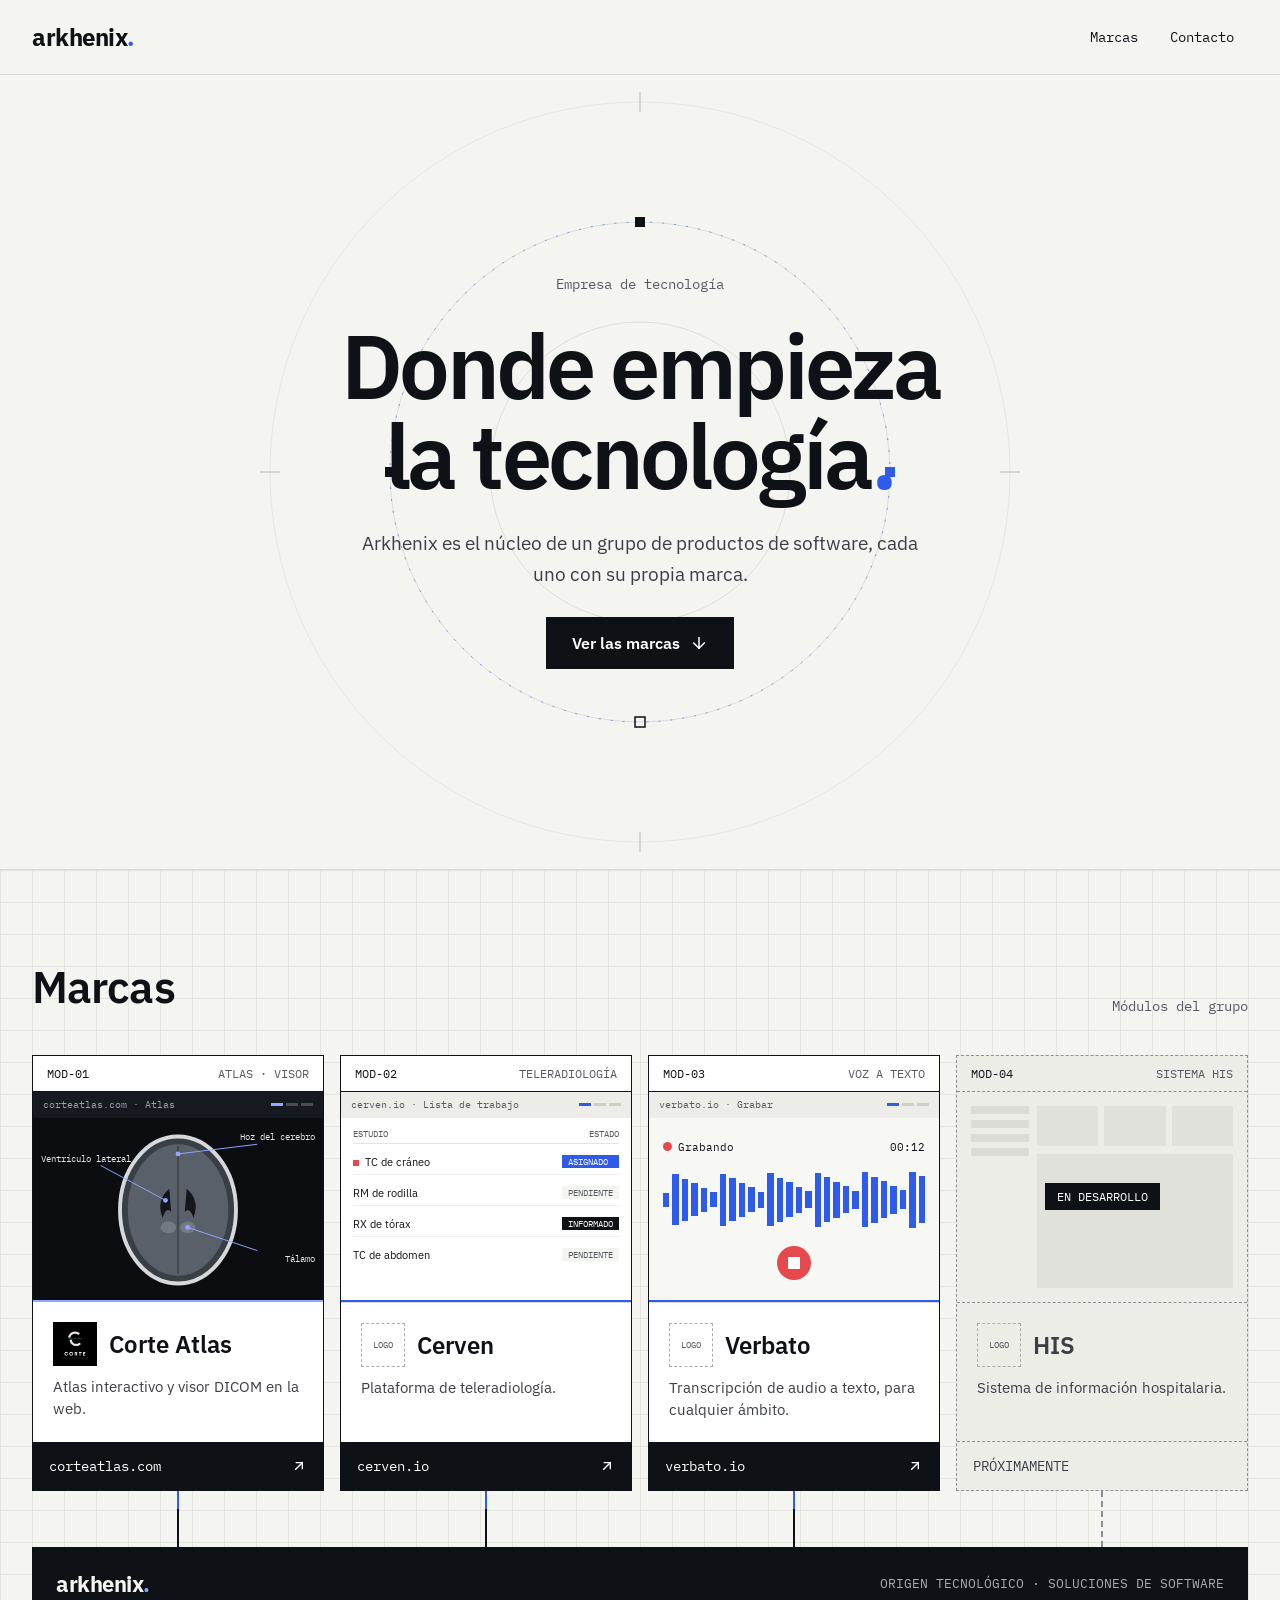
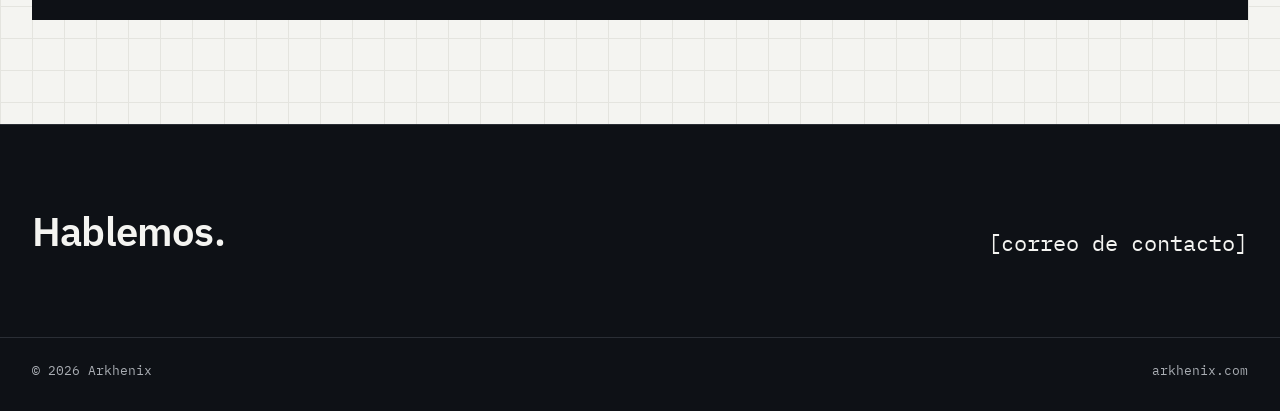
==== public/index.html @ 04c5527d "Mover el sitio a la carpeta public Co-Authored-By: Claude Opus 5.5 <noreply@anthropic.com> Claude-Se" ====
<!doctype html>
<html lang="es">
<head>
<meta charset="utf-8">
<meta name="viewport" content="width=device-width, initial-scale=1">
<title>Arkhenix · Donde empieza la tecnología</title>
<meta name="description" content="Arkhenix es una empresa de tecnología, núcleo de un grupo de productos de software: Corte Atlas, Cerven, Verbato y un HIS en desarrollo.">
<meta property="og:title" content="Arkhenix · Donde empieza la tecnología">
<meta property="og:description" content="Empresa de tecnología. Origen tecnológico · soluciones de software.">
<meta property="og:url" content="https://arkhenix.com">
<meta property="og:type" content="website">
<meta name="theme-color" content="#F4F4F1">
<link rel="icon" href="/assets/favicon.svg" type="image/svg+xml">
<link rel="preconnect" href="https://fonts.googleapis.com">
<link rel="preconnect" href="https://fonts.gstatic.com" crossorigin>
<link href="https://fonts.googleapis.com/css2?family=IBM+Plex+Mono:wght@400;500&family=IBM+Plex+Sans:wght@300;400;500;600;700&display=swap" rel="stylesheet">
<style>
body{margin:0;background:#F4F4F1}
a{color:#0E1116}a:hover{color:#2F5BEA}
@keyframes akxSpin{to{transform:rotate(360deg)}}
@keyframes akxPulse{0%{transform:translateY(-100%)}100%{transform:translateY(320%)}}
@keyframes akxIn{from{opacity:0;transform:translateY(6px)}to{opacity:1;transform:none}}
@keyframes akxDraw{from{stroke-dashoffset:80}to{stroke-dashoffset:0}}
@keyframes akxGrow{from{transform:scaleX(0)}to{transform:scaleX(1)}}
@keyframes akxWave{0%,100%{transform:scaleY(0.25)}50%{transform:scaleY(1)}}
@keyframes akxRoll{from{transform:translateY(0)}to{transform:translateY(-60px)}}
@keyframes akxThumb{from{transform:translateY(0)}to{transform:translateY(70px)}}
@keyframes akxSlice{0%{transform:scale(1)}20%{transform:scale(0.96)}40%{transform:scale(0.92)}60%{transform:scale(0.89)}80%{transform:scale(0.86)}100%{transform:scale(0.84)}}
@keyframes akxOut{0%,55%{opacity:1}65%,100%{opacity:0}}
@keyframes akxSwapIn{0%,55%{opacity:0}65%,100%{opacity:1}}
@keyframes akxType{from{width:0}to{width:100%}}
@keyframes akxBlink{0%,100%{opacity:1}50%{opacity:0.3}}
.akx-orbit{transform-origin:400px 400px;animation:akxSpin 90s linear infinite}
.akx-orbit-rev{transform-origin:400px 400px;animation:akxSpin 140s linear infinite reverse}
.akx-pulse{animation:akxPulse 2.8s ease-in infinite}
.akx-in{animation:akxIn 0.5s ease-out both}
.akx-draw{stroke-dasharray:80;animation:akxDraw 1.2s ease-out both}
.akx-grow{transform-origin:left center;animation:akxGrow 0.9s ease-out both}
.akx-prog{transform-origin:left center;animation:akxGrow linear both}
.akx-wave{transform-origin:center;animation:akxWave 1s ease-in-out infinite}
.akx-roll{animation:akxRoll 3.6s steps(5) both}
.akx-thumb{animation:akxThumb 3.6s steps(5) both}
.akx-slice{transform-box:fill-box;transform-origin:center;animation:akxSlice 3.6s steps(1) both}
.akx-out{animation:akxOut 3s both}
.akx-swapin{animation:akxSwapIn 3s both}
.akx-type{overflow:hidden;white-space:nowrap;animation:akxType 1.2s steps(32) both}
.akx-blink{animation:akxBlink 1s ease-in-out infinite}
@media (max-width: 1180px){.akx-link{display:none !important}.akx-base{margin-top:16px}}
@media (prefers-reduced-motion: reduce){.akx-orbit,.akx-orbit-rev,.akx-pulse,.akx-in,.akx-draw,.akx-grow,.akx-prog,.akx-wave,.akx-roll,.akx-thumb,.akx-slice,.akx-swapin,.akx-type,.akx-blink{animation:none}.akx-out{display:none}}

[data-scene][data-off]{display:none !important}
</style>
</head>
<body>
<div style="background: #F4F4F1; color: #0E1116; font-family: 'IBM Plex Sans', system-ui, sans-serif; min-height: 100vh">

<header style="border-bottom: 1px solid #D9D9D3">
<nav aria-label="Principal" style="max-width: 1280px; margin: 0 auto; padding: 16px 32px; display: flex; flex-wrap: wrap; align-items: center; justify-content: space-between; gap: 16px">
<a href="#inicio" style="text-decoration: none; font-weight: 700; font-size: 24px; letter-spacing: -0.02em; color: #0E1116">arkhenix<span style="color: #2F5BEA">.</span></a>
<div style="display: flex; flex-wrap: wrap; gap: 4px; font-family: 'IBM Plex Mono', monospace; font-size: 14px">
<a href="#marcas" style="text-decoration: none; padding: 12px 14px; color: #0E1116">Marcas</a>
<a href="#contacto" style="text-decoration: none; padding: 12px 14px; color: #0E1116">Contacto</a>
</div>
</nav>
</header>

<section id="inicio" style="position: relative; overflow: hidden; border-bottom: 1px solid #D9D9D3">
<svg aria-hidden="true" width="800" height="800" viewBox="0 0 800 800" style="position: absolute; left: 50%; top: 50%; margin-left: -400px; margin-top: -400px; pointer-events: none">
<circle cx="400" cy="400" r="150" fill="none" stroke="#DEDED8" stroke-width="1"></circle>
<circle cx="400" cy="400" r="250" fill="none" stroke="#DEDED8" stroke-width="1"></circle>
<circle cx="400" cy="400" r="370" fill="none" stroke="#E6E6E1" stroke-width="1"></circle>
<g class="akx-orbit">
<circle cx="400" cy="400" r="250" fill="none" stroke="#2F5BEA" stroke-width="1" stroke-dasharray="2 10" opacity="0.6"></circle>
<rect x="645" y="395" width="10" height="10" fill="#2F5BEA"></rect>
<rect x="145" y="395" width="10" height="10" fill="#0E1116"></rect>
<rect x="395" y="145" width="10" height="10" fill="#0E1116"></rect>
<rect x="395" y="645" width="10" height="10" fill="none" stroke="#0E1116" stroke-width="1.5"></rect>
</g>
<g class="akx-orbit-rev">
<line x1="400" y1="20" x2="400" y2="40" stroke="#B9BAB3" stroke-width="1"></line>
<line x1="400" y1="760" x2="400" y2="780" stroke="#B9BAB3" stroke-width="1"></line>
<line x1="20" y1="400" x2="40" y2="400" stroke="#B9BAB3" stroke-width="1"></line>
<line x1="760" y1="400" x2="780" y2="400" stroke="#B9BAB3" stroke-width="1"></line>
</g>
</svg>
<div style="position: relative; max-width: 880px; margin: 0 auto; padding: 200px 32px; display: flex; flex-direction: column; align-items: center; gap: 28px; text-align: center">
<p style="margin: 0; font-family: 'IBM Plex Mono', monospace; font-size: 14px; color: #555A61">Empresa de tecnología</p>
<h1 style="margin: 0; font-weight: 600; font-size: clamp(48px, 7vw, 100px); line-height: 1; letter-spacing: -0.04em">Donde empieza<br>la tecnología<span style="color: #2F5BEA">.</span></h1>
<p style="margin: 0; font-size: 19px; line-height: 1.6; color: #3B3F45; max-width: 560px">Arkhenix es el núcleo de un grupo de productos de software, cada uno con su propia marca.</p>
<a href="#marcas" style="display: inline-flex; align-items: center; gap: 10px; min-height: 52px; padding: 0 26px; background: #0E1116; color: #FFFFFF; font-weight: 600; font-size: 16px; text-decoration: none">Ver las marcas
<svg width="18" height="18" viewBox="0 0 24 24" fill="none" stroke="currentColor" stroke-width="2" stroke-linecap="square" aria-hidden="true"><path d="M12 5v14"></path><path d="M19 12l-7 7-7-7"></path></svg></a>
</div>
</section>

<section id="marcas" style="background-color: #F4F4F1; background-image: linear-gradient(#E4E4DF 1px, transparent 1px), linear-gradient(90deg, #E4E4DF 1px, transparent 1px); background-size: 32px 32px">
<div style="max-width: 1280px; margin: 0 auto; padding: 88px 32px 104px; display: flex; flex-direction: column; gap: 40px">
<div style="display: flex; flex-wrap: wrap; justify-content: space-between; align-items: flex-end; gap: 16px">
<h2 style="margin: 0; font-size: 44px; font-weight: 600; letter-spacing: -0.02em">Marcas</h2>
<p style="margin: 0; font-family: 'IBM Plex Mono', monospace; font-size: 14px; color: #555A61">Módulos del grupo</p>
</div>
<div style="display: flex; flex-direction: column">
<div style="display: flex; flex-wrap: wrap; gap: 16px">

<!-- CORTE ATLAS -->
<div style="flex: 1 1 260px; min-width: 0; display: flex; flex-direction: column">
<article style="flex: 1 1 auto; background: #FFFFFF; border: 1px solid #0E1116; display: flex; flex-direction: column">
<div style="display: flex; justify-content: space-between; padding: 10px 14px; border-bottom: 1px solid #0E1116; font-family: 'IBM Plex Mono', monospace; font-size: 12px"><span>MOD-01</span><span style="color: #555A61">ATLAS · VISOR</span></div>
<div role="img" aria-label="Demostración animada de Corte Atlas en uso" style="position: relative; height: 210px; background: #0B0D11; overflow: hidden; display: flex; flex-direction: column">
<div style="flex: 0 0 26px; display: flex; align-items: center; justify-content: space-between; gap: 8px; padding: 0 10px; background: #161920; font-family: 'IBM Plex Mono', monospace; font-size: 10px; color: #9AA0A9">
<span>corteatlas.com · <span data-label="corte">Atlas</span></span>
<span style="display: flex; gap: 3px"><span data-dot="corte" style="width: 12px; height: 3px"></span><span data-dot="corte" style="width: 12px; height: 3px"></span><span data-dot="corte" style="width: 12px; height: 3px"></span></span>
</div>
<div style="position: relative; flex: 1 1 auto">

<div data-scene="corte" style="position: absolute; inset: 0">
<svg viewBox="0 0 300 184" width="100%" height="100%" preserveAspectRatio="xMidYMid meet">
<ellipse cx="150" cy="92" rx="60" ry="76" fill="#3A3E45" stroke="#D6D8DC" stroke-width="4"></ellipse>
<ellipse cx="150" cy="92" rx="52" ry="68" fill="#5A606A"></ellipse>
<line x1="150" y1="26" x2="150" y2="158" stroke="#3A3E45" stroke-width="1.5"></line>
<path d="M141 70 q-14 12 -7 30 q4 -12 9 -6 z" fill="#14161A"></path>
<path d="M159 70 q14 12 7 30 q-4 -12 -9 -6 z" fill="#14161A"></path>
<ellipse cx="140" cy="110" rx="8" ry="6" fill="#737A85"></ellipse>
<ellipse cx="160" cy="110" rx="8" ry="6" fill="#737A85"></ellipse>
<g class="akx-in" style="animation-delay: 0.3s"><circle cx="137" cy="82" r="2.5" fill="#8EA9FF"></circle><line x1="137" y1="82" x2="70" y2="46" stroke="#8EA9FF" stroke-width="1"></line><text x="8" y="42" font-family="IBM Plex Mono, monospace" font-size="9" fill="#E6E8EB">Ventrículo lateral</text></g>
<g class="akx-in" style="animation-delay: 1s"><circle cx="160" cy="110" r="2.5" fill="#8EA9FF"></circle><line x1="160" y1="110" x2="232" y2="134" stroke="#8EA9FF" stroke-width="1"></line><text x="292" y="146" text-anchor="end" font-family="IBM Plex Mono, monospace" font-size="9" fill="#E6E8EB">Tálamo</text></g>
<g class="akx-in" style="animation-delay: 1.7s"><circle cx="150" cy="34" r="2.5" fill="#8EA9FF"></circle><line x1="150" y1="34" x2="232" y2="24" stroke="#8EA9FF" stroke-width="1"></line><text x="292" y="20" text-anchor="end" font-family="IBM Plex Mono, monospace" font-size="9" fill="#E6E8EB">Hoz del cerebro</text></g>
</svg>
<div class="akx-prog" aria-hidden="true" style="position: absolute; left: 0; right: 0; bottom: 0; height: 2px; background: #8EA9FF; animation-duration: 4.2s"></div>
</div>


<div data-scene="corte" data-off style="position: absolute; inset: 0">
<svg viewBox="0 0 300 184" width="100%" height="100%" preserveAspectRatio="xMidYMid meet">
<g class="akx-slice">
<ellipse cx="150" cy="92" rx="60" ry="76" fill="#3A3E45" stroke="#D6D8DC" stroke-width="4"></ellipse>
<ellipse cx="150" cy="92" rx="52" ry="68" fill="#5A606A"></ellipse>
<line x1="150" y1="26" x2="150" y2="158" stroke="#3A3E45" stroke-width="1.5"></line>
<path d="M141 70 q-14 12 -7 30 q4 -12 9 -6 z" fill="#14161A"></path>
<path d="M159 70 q14 12 7 30 q-4 -12 -9 -6 z" fill="#14161A"></path>
<ellipse cx="140" cy="110" rx="8" ry="6" fill="#737A85"></ellipse>
<ellipse cx="160" cy="110" rx="8" ry="6" fill="#737A85"></ellipse>
</g>
</svg>
<div style="position: absolute; left: 10px; top: 8px; display: flex; gap: 6px; font-family: 'IBM Plex Mono', monospace; font-size: 10px; color: #C9CCD1">
<span>CORTE</span>
<span style="height: 12px; line-height: 12px; overflow: hidden; display: inline-block"><span class="akx-roll" style="display: flex; flex-direction: column"><span>24</span><span>25</span><span>26</span><span>27</span><span>28</span><span>29</span></span></span>
<span>/ 48</span>
</div>
<div aria-hidden="true" style="position: absolute; right: 10px; top: 14px; width: 3px; height: 100px; background: #262A31"><div class="akx-thumb" style="width: 3px; height: 30px; background: #8EA9FF"></div></div>
<div class="akx-prog" aria-hidden="true" style="position: absolute; left: 0; right: 0; bottom: 0; height: 2px; background: #8EA9FF; animation-duration: 4.2s"></div>
</div>


<div data-scene="corte" data-off style="position: absolute; inset: 0">
<svg viewBox="0 0 300 184" width="100%" height="100%" preserveAspectRatio="xMidYMid meet">
<ellipse cx="150" cy="92" rx="60" ry="76" fill="#3A3E45" stroke="#D6D8DC" stroke-width="4"></ellipse>
<ellipse cx="150" cy="92" rx="52" ry="68" fill="#5A606A"></ellipse>
<line x1="150" y1="26" x2="150" y2="158" stroke="#3A3E45" stroke-width="1.5"></line>
<path d="M141 70 q-14 12 -7 30 q4 -12 9 -6 z" fill="#14161A"></path>
<path d="M159 70 q14 12 7 30 q-4 -12 -9 -6 z" fill="#14161A"></path>
<ellipse cx="140" cy="110" rx="8" ry="6" fill="#737A85"></ellipse>
<ellipse cx="160" cy="110" rx="8" ry="6" fill="#737A85"></ellipse>
<circle class="akx-in" cx="110" cy="92" r="3" fill="#FFC857" style="animation-delay: 0.4s"></circle>
<line class="akx-draw" x1="110" y1="92" x2="190" y2="92" stroke="#FFC857" stroke-width="1.5" style="animation-delay: 0.6s"></line>
<circle class="akx-in" cx="190" cy="92" r="3" fill="#FFC857" style="animation-delay: 1.7s"></circle>
<g class="akx-in" style="animation-delay: 2s"><rect x="160" y="62" width="58" height="18" fill="#0B0D11" stroke="#FFC857" stroke-width="1"></rect><text x="189" y="75" text-anchor="middle" font-family="IBM Plex Mono, monospace" font-size="10" fill="#FFC857">71,4 mm</text></g>
</svg>
<div style="position: absolute; left: 10px; top: 8px; display: flex; gap: 4px; font-family: 'IBM Plex Mono', monospace; font-size: 10px">
<span style="padding: 2px 6px; background: #262A31; color: #9AA0A9">Zoom</span>
<span style="padding: 2px 6px; background: #FFC857; color: #0B0D11">Regla</span>
<span style="padding: 2px 6px; background: #262A31; color: #9AA0A9">Ángulo</span>
</div>
<div class="akx-prog" aria-hidden="true" style="position: absolute; left: 0; right: 0; bottom: 0; height: 2px; background: #8EA9FF; animation-duration: 4.2s"></div>
</div>


</div>
</div>
<div style="padding: 20px; display: flex; flex-direction: column; gap: 10px; flex: 1 1 auto">
<div style="display: flex; align-items: center; gap: 12px">
<div style="flex: 0 0 44px; height: 44px; background: #000000; overflow: hidden; display: flex; align-items: center; justify-content: center"><img src="/assets/corte-logo.png" alt="Logo de Corte Atlas" style="width: 44px; height: 44px; object-fit: contain"></div>
<h3 style="margin: 0; font-size: 24px; font-weight: 600">Corte Atlas</h3>
</div>
<p style="margin: 0; font-size: 15px; line-height: 1.5; color: #3B3F45">Atlas interactivo y visor DICOM en la web.</p>
</div>
<a href="https://corteatlas.com" style="display: flex; align-items: center; justify-content: space-between; min-height: 48px; padding: 0 16px; background: #0E1116; color: #FFFFFF; font-family: 'IBM Plex Mono', monospace; font-size: 14px; text-decoration: none">corteatlas.com
<svg width="16" height="16" viewBox="0 0 24 24" fill="none" stroke="currentColor" stroke-width="2" stroke-linecap="square" aria-hidden="true"><path d="M7 17L17 7"></path><path d="M8 7h9v9"></path></svg></a>
</article>
<div class="akx-link" aria-hidden="true" style="position: relative; overflow: hidden; width: 2px; height: 56px; margin: 0 auto; background: #0E1116"><div class="akx-pulse" style="width: 2px; height: 18px; background: #2F5BEA"></div></div>
</div>

<!-- CERVEN -->
<div style="flex: 1 1 260px; min-width: 0; display: flex; flex-direction: column">
<article style="flex: 1 1 auto; background: #FFFFFF; border: 1px solid #0E1116; display: flex; flex-direction: column">
<div style="display: flex; justify-content: space-between; padding: 10px 14px; border-bottom: 1px solid #0E1116; font-family: 'IBM Plex Mono', monospace; font-size: 12px"><span>MOD-02</span><span style="color: #555A61">TELERADIOLOGÍA</span></div>
<div role="img" aria-label="Demostración animada de Cerven en uso" style="position: relative; height: 210px; background: #FFFFFF; overflow: hidden; display: flex; flex-direction: column; border-bottom: 1px solid #D9D9D3">
<div style="flex: 0 0 26px; display: flex; align-items: center; justify-content: space-between; gap: 8px; padding: 0 10px; background: #ECECE8; font-family: 'IBM Plex Mono', monospace; font-size: 10px; color: #555A61">
<span>cerven.io · <span data-label="cerven">Lista de trabajo</span></span>
<span style="display: flex; gap: 3px"><span data-dot="cerven" style="width: 12px; height: 3px"></span><span data-dot="cerven" style="width: 12px; height: 3px"></span><span data-dot="cerven" style="width: 12px; height: 3px"></span></span>
</div>
<div style="position: relative; flex: 1 1 auto">

<div data-scene="cerven" style="position: absolute; inset: 0; padding: 10px 12px; display: flex; flex-direction: column; gap: 6px; font-size: 11px">
<div style="display: flex; justify-content: space-between; font-family: 'IBM Plex Mono', monospace; font-size: 9px; color: #555A61; padding-bottom: 4px; border-bottom: 1px solid #E4E4DF"><span>ESTUDIO</span><span>ESTADO</span></div>
<div class="akx-in" style="display: flex; justify-content: space-between; align-items: center; gap: 8px; padding: 5px 0; border-bottom: 1px solid #F0F0EC; animation-delay: 0.2s"><span><span style="display: inline-block; width: 6px; height: 6px; background: #E5484D; margin-right: 6px"></span>TC de cráneo</span>
<span style="display: grid"><span class="akx-out" style="grid-area: 1 / 1; padding: 1px 6px; background: #F4F4F1; color: #555A61; font-family: 'IBM Plex Mono', monospace; font-size: 9px; animation-duration: 3.4s">PENDIENTE</span><span class="akx-swapin" style="grid-area: 1 / 1; padding: 1px 6px; background: #2F5BEA; color: #FFFFFF; font-family: 'IBM Plex Mono', monospace; font-size: 9px; animation-duration: 3.4s">ASIGNADO</span></span></div>
<div class="akx-in" style="display: flex; justify-content: space-between; align-items: center; gap: 8px; padding: 5px 0; border-bottom: 1px solid #F0F0EC; animation-delay: 0.6s"><span>RM de rodilla</span><span style="padding: 1px 6px; background: #F4F4F1; color: #555A61; font-family: 'IBM Plex Mono', monospace; font-size: 9px">PENDIENTE</span></div>
<div class="akx-in" style="display: flex; justify-content: space-between; align-items: center; gap: 8px; padding: 5px 0; border-bottom: 1px solid #F0F0EC; animation-delay: 1s"><span>RX de tórax</span><span style="padding: 1px 6px; background: #0E1116; color: #FFFFFF; font-family: 'IBM Plex Mono', monospace; font-size: 9px">INFORMADO</span></div>
<div class="akx-in" style="display: flex; justify-content: space-between; align-items: center; gap: 8px; padding: 5px 0; animation-delay: 1.4s"><span>TC de abdomen</span><span style="padding: 1px 6px; background: #F4F4F1; color: #555A61; font-family: 'IBM Plex Mono', monospace; font-size: 9px">PENDIENTE</span></div>
<div class="akx-prog" aria-hidden="true" style="position: absolute; left: 0; right: 0; bottom: 0; height: 2px; background: #2F5BEA; animation-duration: 4.8s"></div>
</div>


<div data-scene="cerven" data-off style="position: absolute; inset: 0; padding: 10px 12px; display: flex; gap: 10px">
<div style="flex: 0 0 38%; background: #0B0D11; display: flex; align-items: center; justify-content: center">
<svg viewBox="0 0 100 120" width="80%" height="80%" aria-hidden="true"><ellipse cx="50" cy="60" rx="38" ry="50" fill="#3A3E45" stroke="#D6D8DC" stroke-width="3"></ellipse><ellipse cx="50" cy="60" rx="32" ry="44" fill="#5A606A"></ellipse><path d="M44 46 q-9 8 -4 20 q3 -8 6 -4 z" fill="#14161A"></path><path d="M56 46 q9 8 4 20 q-3 -8 -6 -4 z" fill="#14161A"></path></svg>
</div>
<div style="flex: 1 1 auto; min-width: 0; display: flex; flex-direction: column; gap: 7px">
<p style="margin: 0; font-family: 'IBM Plex Mono', monospace; font-size: 9px; color: #555A61">INFORME · TC DE CRÁNEO</p>
<p style="margin: 0; font-size: 10px; font-weight: 600">Hallazgos</p>
<div class="akx-grow" style="height: 6px; width: 92%; background: #D9D9D3; animation-delay: 0.3s"></div>
<div class="akx-grow" style="height: 6px; width: 78%; background: #D9D9D3; animation-delay: 1s"></div>
<div class="akx-grow" style="height: 6px; width: 86%; background: #D9D9D3; animation-delay: 1.7s"></div>
<p class="akx-in" style="margin: 4px 0 0; font-size: 10px; font-weight: 600; animation-delay: 2.3s">Conclusión</p>
<div class="akx-grow" style="height: 6px; width: 64%; background: #2F5BEA; opacity: 0.55; animation-delay: 2.6s"></div>
</div>
<div class="akx-prog" aria-hidden="true" style="position: absolute; left: 0; right: 0; bottom: 0; height: 2px; background: #2F5BEA; animation-duration: 4.8s"></div>
</div>


<div data-scene="cerven" data-off style="position: absolute; inset: 0; padding: 14px; display: flex; flex-direction: column; gap: 10px; justify-content: center">
<div style="border: 1px solid #D9D9D3; padding: 10px 12px; display: flex; flex-direction: column; gap: 6px">
<p style="margin: 0; font-family: 'IBM Plex Mono', monospace; font-size: 9px; color: #555A61">INFORME LISTO · TC DE CRÁNEO</p>
<div style="height: 5px; width: 90%; background: #E4E4DF"></div>
<div style="height: 5px; width: 70%; background: #E4E4DF"></div>
</div>
<div style="display: grid; height: 34px">
<span class="akx-out" style="grid-area: 1 / 1; display: flex; align-items: center; justify-content: center; background: #0E1116; color: #FFFFFF; font-size: 11px; font-weight: 600; animation-duration: 3.6s">Firmar y enviar</span>
<span class="akx-swapin" style="grid-area: 1 / 1; display: flex; align-items: center; justify-content: center; gap: 6px; background: #2F5BEA; color: #FFFFFF; font-size: 11px; font-weight: 600; animation-duration: 3.6s"><svg width="12" height="12" viewBox="0 0 24 24" fill="none" stroke="currentColor" stroke-width="3" aria-hidden="true"><path d="M5 12l5 5 9-10"></path></svg>Enviado al centro</span>
</div>
<div class="akx-prog" aria-hidden="true" style="position: absolute; left: 0; right: 0; bottom: 0; height: 2px; background: #2F5BEA; animation-duration: 4.8s"></div>
</div>


</div>
</div>
<div style="padding: 20px; display: flex; flex-direction: column; gap: 10px; flex: 1 1 auto">
<div style="display: flex; align-items: center; gap: 12px">
<div style="flex: 0 0 44px; height: 44px; box-sizing: border-box; border: 1.5px dashed #A9ABA4; display: flex; align-items: center; justify-content: center"><span style="font-family: 'IBM Plex Mono', monospace; font-size: 9px; color: #555A61">LOGO</span></div>
<h3 style="margin: 0; font-size: 24px; font-weight: 600">Cerven</h3>
</div>
<p style="margin: 0; font-size: 15px; line-height: 1.5; color: #3B3F45">Plataforma de teleradiología.</p>
</div>
<a href="https://cerven.io" style="display: flex; align-items: center; justify-content: space-between; min-height: 48px; padding: 0 16px; background: #0E1116; color: #FFFFFF; font-family: 'IBM Plex Mono', monospace; font-size: 14px; text-decoration: none">cerven.io
<svg width="16" height="16" viewBox="0 0 24 24" fill="none" stroke="currentColor" stroke-width="2" stroke-linecap="square" aria-hidden="true"><path d="M7 17L17 7"></path><path d="M8 7h9v9"></path></svg></a>
</article>
<div class="akx-link" aria-hidden="true" style="position: relative; overflow: hidden; width: 2px; height: 56px; margin: 0 auto; background: #0E1116"><div class="akx-pulse" style="width: 2px; height: 18px; background: #2F5BEA; animation-delay: 0.7s"></div></div>
</div>

<!-- VERBATO -->
<div style="flex: 1 1 260px; min-width: 0; display: flex; flex-direction: column">
<article style="flex: 1 1 auto; background: #FFFFFF; border: 1px solid #0E1116; display: flex; flex-direction: column">
<div style="display: flex; justify-content: space-between; padding: 10px 14px; border-bottom: 1px solid #0E1116; font-family: 'IBM Plex Mono', monospace; font-size: 12px"><span>MOD-03</span><span style="color: #555A61">VOZ A TEXTO</span></div>
<div role="img" aria-label="Demostración animada de Verbato en uso" style="position: relative; height: 210px; background: #F7F7F4; overflow: hidden; display: flex; flex-direction: column; border-bottom: 1px solid #D9D9D3">
<div style="flex: 0 0 26px; display: flex; align-items: center; justify-content: space-between; gap: 8px; padding: 0 10px; background: #ECECE8; font-family: 'IBM Plex Mono', monospace; font-size: 10px; color: #555A61">
<span>verbato.io · <span data-label="verbato">Grabar</span></span>
<span style="display: flex; gap: 3px"><span data-dot="verbato" style="width: 12px; height: 3px"></span><span data-dot="verbato" style="width: 12px; height: 3px"></span><span data-dot="verbato" style="width: 12px; height: 3px"></span></span>
</div>
<div style="position: relative; flex: 1 1 auto">

<div data-scene="verbato" style="position: absolute; inset: 0; padding: 14px; display: flex; flex-direction: column; justify-content: center; gap: 14px">
<div style="display: flex; align-items: center; justify-content: space-between; font-family: 'IBM Plex Mono', monospace; font-size: 11px">
<span style="display: inline-flex; align-items: center; gap: 6px"><span class="akx-blink" style="width: 9px; height: 9px; border-radius: 50%; background: #E5484D"></span>Grabando</span>
<span>00:12</span>
</div>
<div data-bars aria-hidden="true" style="height: 64px; display: flex; align-items: center; gap: 3px">

</div>
<div style="display: flex; justify-content: center; gap: 8px">
<span style="width: 34px; height: 34px; border-radius: 50%; background: #E5484D; display: flex; align-items: center; justify-content: center"><span style="width: 12px; height: 12px; background: #FFFFFF"></span></span>
</div>
<div class="akx-prog" aria-hidden="true" style="position: absolute; left: 0; right: 0; bottom: 0; height: 2px; background: #2F5BEA; animation-duration: 5.4s"></div>
</div>


<div data-scene="verbato" data-off style="position: absolute; inset: 0; padding: 12px 14px; display: flex; flex-direction: column; gap: 6px; font-size: 12px; line-height: 1.45">
<p style="margin: 0; font-family: 'IBM Plex Mono', monospace; font-size: 9px; color: #555A61">HABLANTE 1 · 00:04</p>
<div class="akx-type" style="animation-delay: 0.2s">Buenos días a todos, empezamos</div>
<div class="akx-type" style="animation-delay: 1.4s">con el resumen del trimestre y</div>
<div class="akx-type" style="animation-delay: 2.6s">los próximos lanzamientos.</div>
<p class="akx-in" style="margin: 6px 0 0; font-family: 'IBM Plex Mono', monospace; font-size: 9px; color: #555A61; animation-delay: 3.4s">HABLANTE 2 · 00:11</p>
<div class="akx-type" style="animation-delay: 3.6s">Perfecto, comparto la pantalla.</div>
<div class="akx-prog" aria-hidden="true" style="position: absolute; left: 0; right: 0; bottom: 0; height: 2px; background: #2F5BEA; animation-duration: 5.4s"></div>
</div>


<div data-scene="verbato" data-off style="position: absolute; inset: 0; padding: 14px; display: flex; flex-direction: column; justify-content: center; gap: 12px">
<p style="margin: 0; font-family: 'IBM Plex Mono', monospace; font-size: 10px; color: #555A61">EXPORTAR TRANSCRIPCIÓN</p>
<div style="display: flex; flex-wrap: wrap; gap: 6px; font-family: 'IBM Plex Mono', monospace; font-size: 11px">
<span class="akx-in" style="padding: 5px 9px; border: 1px solid #0E1116; animation-delay: 0.2s">.TXT</span>
<span class="akx-in" style="padding: 5px 9px; background: #0E1116; color: #FFFFFF; animation-delay: 0.5s">.DOCX</span>
<span class="akx-in" style="padding: 5px 9px; border: 1px solid #0E1116; animation-delay: 0.8s">.SRT</span>
<span class="akx-in" style="padding: 5px 9px; border: 1px solid #0E1116; animation-delay: 1.1s">.PDF</span>
</div>
<div style="height: 6px; background: #E4E4DF"><div class="akx-grow" style="height: 6px; background: #2F5BEA; animation-duration: 2s; animation-delay: 1.4s"></div></div>
<p class="akx-in" style="margin: 0; font-size: 11px; color: #3B3F45; animation-delay: 3.4s">Listo · reunion-trimestral.docx</p>
<div class="akx-prog" aria-hidden="true" style="position: absolute; left: 0; right: 0; bottom: 0; height: 2px; background: #2F5BEA; animation-duration: 5.4s"></div>
</div>


</div>
</div>
<div style="padding: 20px; display: flex; flex-direction: column; gap: 10px; flex: 1 1 auto">
<div style="display: flex; align-items: center; gap: 12px">
<div style="flex: 0 0 44px; height: 44px; box-sizing: border-box; border: 1.5px dashed #A9ABA4; display: flex; align-items: center; justify-content: center"><span style="font-family: 'IBM Plex Mono', monospace; font-size: 9px; color: #555A61">LOGO</span></div>
<h3 style="margin: 0; font-size: 24px; font-weight: 600">Verbato</h3>
</div>
<p style="margin: 0; font-size: 15px; line-height: 1.5; color: #3B3F45">Transcripción de audio a texto, para cualquier ámbito.</p>
</div>
<a href="https://verbato.io" style="display: flex; align-items: center; justify-content: space-between; min-height: 48px; padding: 0 16px; background: #0E1116; color: #FFFFFF; font-family: 'IBM Plex Mono', monospace; font-size: 14px; text-decoration: none">verbato.io
<svg width="16" height="16" viewBox="0 0 24 24" fill="none" stroke="currentColor" stroke-width="2" stroke-linecap="square" aria-hidden="true"><path d="M7 17L17 7"></path><path d="M8 7h9v9"></path></svg></a>
</article>
<div class="akx-link" aria-hidden="true" style="position: relative; overflow: hidden; width: 2px; height: 56px; margin: 0 auto; background: #0E1116"><div class="akx-pulse" style="width: 2px; height: 18px; background: #2F5BEA; animation-delay: 1.4s"></div></div>
</div>

<!-- HIS -->
<div style="flex: 1 1 260px; min-width: 0; display: flex; flex-direction: column">
<article style="flex: 1 1 auto; background: #EDEDE8; border: 1px dashed #8C9096; display: flex; flex-direction: column">
<div style="display: flex; justify-content: space-between; padding: 10px 14px; border-bottom: 1px dashed #8C9096; font-family: 'IBM Plex Mono', monospace; font-size: 12px"><span>MOD-04</span><span style="color: #555A61">SISTEMA HIS</span></div>
<div role="img" aria-label="Vista previa del HIS, en desarrollo" style="position: relative; height: 210px; overflow: hidden; border-bottom: 1px dashed #8C9096">
<div aria-hidden="true" style="position: absolute; inset: 14px; display: flex; gap: 8px; opacity: 0.55">
<div style="flex: 0 0 22%; display: flex; flex-direction: column; gap: 6px"><div class="akx-blink" style="height: 8px; background: #CFCFC8; animation-duration: 1.8s"></div><div class="akx-blink" style="height: 8px; background: #CFCFC8; animation-duration: 1.8s; animation-delay: 0.2s"></div><div class="akx-blink" style="height: 8px; background: #CFCFC8; animation-duration: 1.8s; animation-delay: 0.4s"></div><div class="akx-blink" style="height: 8px; background: #CFCFC8; animation-duration: 1.8s; animation-delay: 0.6s"></div></div>
<div style="flex: 1 1 auto; display: flex; flex-direction: column; gap: 8px"><div style="display: flex; gap: 6px"><div class="akx-blink" style="flex: 1; height: 40px; background: #D9D9D3; animation-duration: 1.8s"></div><div class="akx-blink" style="flex: 1; height: 40px; background: #D9D9D3; animation-duration: 1.8s; animation-delay: 0.3s"></div><div class="akx-blink" style="flex: 1; height: 40px; background: #D9D9D3; animation-duration: 1.8s; animation-delay: 0.6s"></div></div><div class="akx-blink" style="flex: 1; background: #D9D9D3; animation-duration: 1.8s; animation-delay: 0.9s"></div></div>
</div>
<div style="position: absolute; inset: 0; display: flex; align-items: center; justify-content: center"><span style="padding: 6px 12px; background: #0E1116; color: #FFFFFF; font-family: 'IBM Plex Mono', monospace; font-size: 12px">EN DESARROLLO</span></div>
</div>
<div style="padding: 20px; display: flex; flex-direction: column; gap: 10px; flex: 1 1 auto">
<div style="display: flex; align-items: center; gap: 12px">
<div style="flex: 0 0 44px; height: 44px; box-sizing: border-box; border: 1.5px dashed #A9ABA4; display: flex; align-items: center; justify-content: center"><span style="font-family: 'IBM Plex Mono', monospace; font-size: 9px; color: #555A61">LOGO</span></div>
<h3 style="margin: 0; font-size: 24px; font-weight: 600; color: #3B3F45">HIS</h3>
</div>
<p style="margin: 0; font-size: 15px; line-height: 1.5; color: #3B3F45">Sistema de información hospitalaria.</p>
</div>
<span style="display: flex; align-items: center; min-height: 48px; padding: 0 16px; border-top: 1px dashed #8C9096; color: #3B3F45; font-family: 'IBM Plex Mono', monospace; font-size: 14px">PRÓXIMAMENTE</span>
</article>
<div class="akx-link" aria-hidden="true" style="width: 0; height: 56px; margin: 0 auto; border-left: 2px dashed #8C9096"></div>
</div>

</div>
<div class="akx-base" style="background: #0E1116; color: #F4F4F1; padding: 22px 24px; display: flex; flex-wrap: wrap; gap: 12px; align-items: center; justify-content: space-between">
<p style="margin: 0; font-weight: 700; font-size: 22px; letter-spacing: -0.02em">arkhenix<span style="color: #8EA9FF">.</span></p>
<p style="margin: 0; font-family: 'IBM Plex Mono', monospace; font-size: 13px; color: #A9ADB3">ORIGEN TECNOLÓGICO · SOLUCIONES DE SOFTWARE</p>
</div>
</div>
</div>
</section>

<section id="contacto" style="background: #0E1116; color: #F4F4F1; border-top: 1px solid #2A2E35">
<div style="max-width: 1280px; margin: 0 auto; padding: 80px 32px; display: flex; flex-wrap: wrap; gap: 32px; align-items: flex-end; justify-content: space-between">
<h2 style="margin: 0; font-size: 40px; font-weight: 600; letter-spacing: -0.02em">Hablemos.</h2>
<p style="margin: 0; font-family: 'IBM Plex Mono', monospace; font-size: 22px">[correo de contacto]</p>
</div>
<div style="max-width: 1280px; margin: 0 auto; padding: 24px 32px 32px; border-top: 1px solid #2A2E35; display: flex; flex-wrap: wrap; gap: 16px; justify-content: space-between; font-family: 'IBM Plex Mono', monospace; font-size: 13px; color: #A9ADB3">
<p style="margin: 0">© 2026 Arkhenix</p>
<p style="margin: 0">arkhenix.com</p>
</div>
</section>

</div>
<script>
(function () {
  var reduce = window.matchMedia && window.matchMedia('(prefers-reduced-motion: reduce)').matches;
  var cfg = {
    corte:   { ms: 4200, labels: ['Atlas', 'Cortes', 'Medición'], on: '#8EA9FF', off: 'rgba(255,255,255,0.22)' },
    cerven:  { ms: 4800, labels: ['Lista de trabajo', 'Informe', 'Firma'], on: '#2F5BEA', off: '#CFCFC8' },
    verbato: { ms: 5400, labels: ['Grabar', 'Transcribir', 'Exportar'], on: '#2F5BEA', off: '#CFCFC8' }
  };
  var boxes = document.querySelectorAll('[data-bars]');
  for (var b = 0; b < boxes.length; b++) {
    for (var i = 0; i < 28; i++) {
      var s = document.createElement('span');
      s.className = 'akx-wave';
      s.style.cssText = 'flex:1 1 0;height:' + (14 + ((i * 37) % 46)) + 'px;background:#2F5BEA;animation-delay:' + ((i * 0.137) % 1).toFixed(2) + 's';
      boxes[b].appendChild(s);
    }
  }
  Object.keys(cfg).forEach(function (key) {
    var c = cfg[key], n = 0;
    function show(idx) {
      var scenes = document.querySelectorAll('[data-scene="' + key + '"]');
      for (var j = 0; j < scenes.length; j++) {
        if (j === idx) {
          var fresh = scenes[j].cloneNode(true);
          fresh.removeAttribute('data-off');
          scenes[j].parentNode.replaceChild(fresh, scenes[j]);
        } else {
          scenes[j].setAttribute('data-off', '');
        }
      }
      var label = document.querySelector('[data-label="' + key + '"]');
      if (label) label.textContent = c.labels[idx];
      var dots = document.querySelectorAll('[data-dot="' + key + '"]');
      for (var d = 0; d < dots.length; d++) dots[d].style.background = d === idx ? c.on : c.off;
    }
    show(0);
    if (!reduce) setInterval(function () { n = (n + 1) % 3; show(n); }, c.ms);
  });
})();
</script>
</body>
</html>
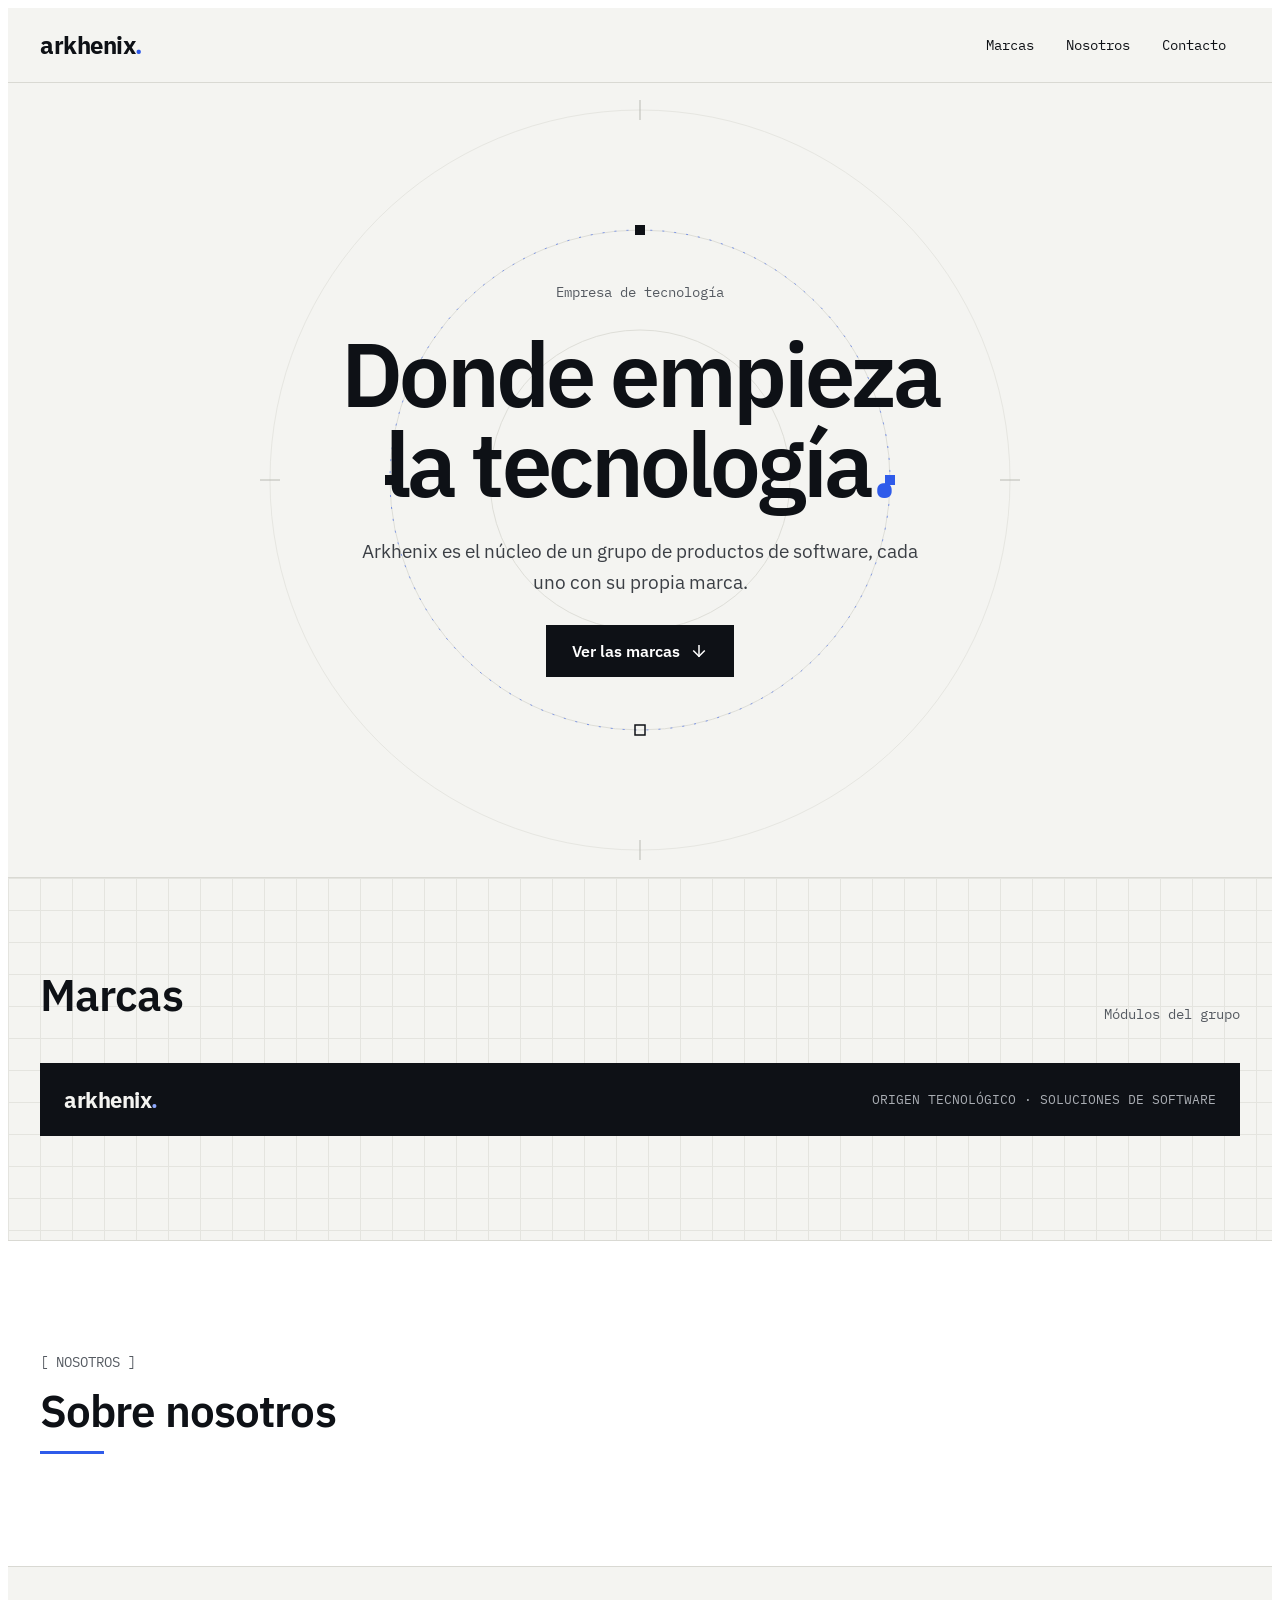
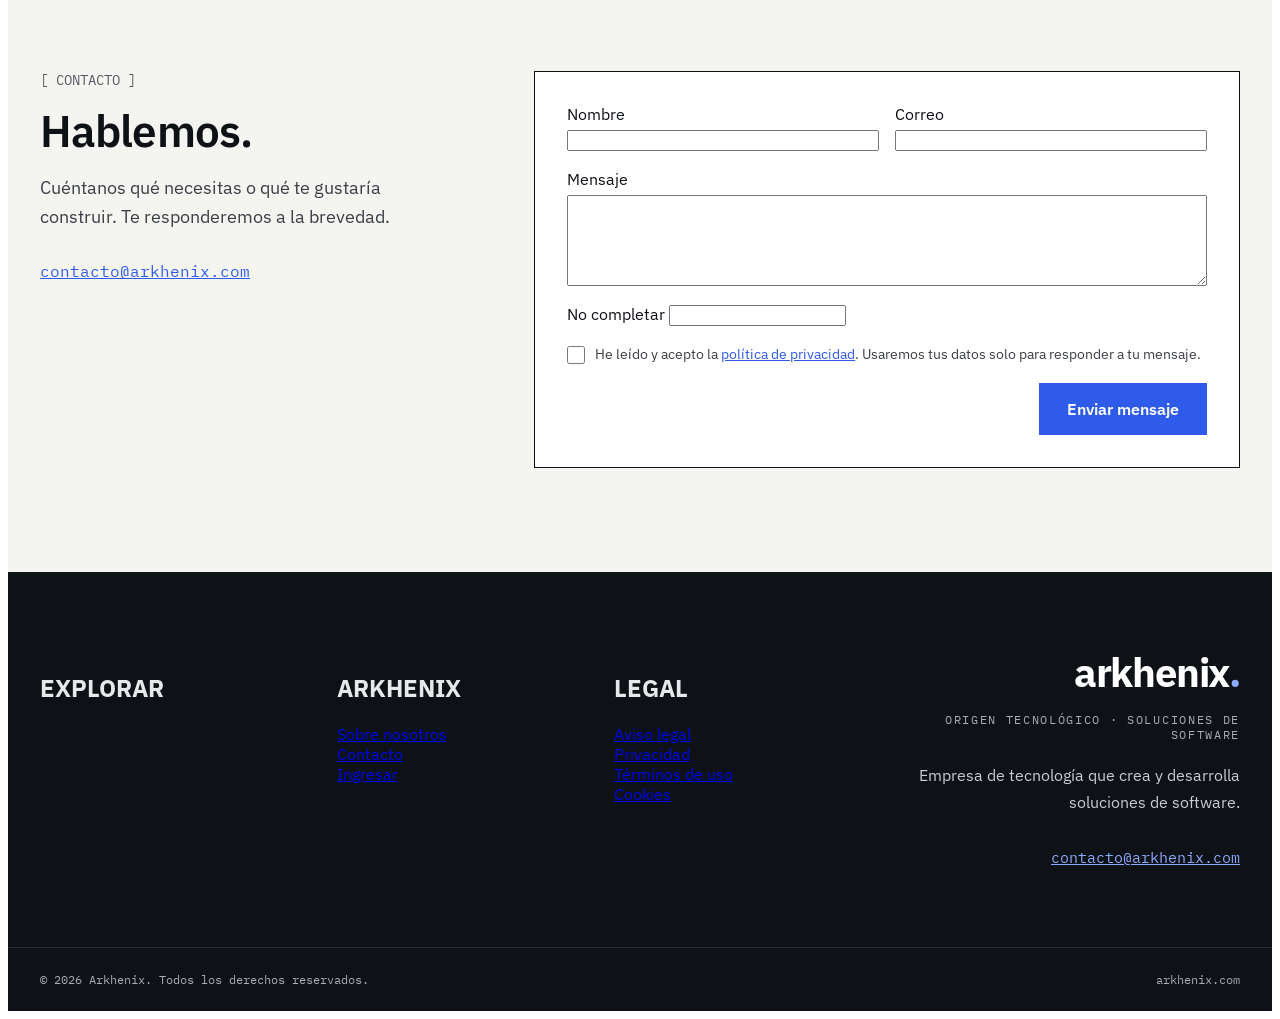
==== commit e0298587: "Nosotros, formulario de contacto, panel master, páginas legales y pie de página Co-Authored-By: Clau" ====
--- a/public/index.html
+++ b/public/index.html
@@ -4,66 +4,34 @@
 <meta charset="utf-8">
 <meta name="viewport" content="width=device-width, initial-scale=1">
 <title>Arkhenix · Donde empieza la tecnología</title>
-<meta name="description" content="Arkhenix es una empresa de tecnología, núcleo de un grupo de productos de software: Corte Atlas, Cerven, Verbato y un HIS en desarrollo.">
+<meta name="description" content="Arkhenix es una empresa de tecnología que crea y desarrolla soluciones de software: Corte Atlas, Cerven, Verbato y un sistema de información hospitalaria en desarrollo.">
 <meta property="og:title" content="Arkhenix · Donde empieza la tecnología">
-<meta property="og:description" content="Empresa de tecnología. Origen tecnológico · soluciones de software.">
+<meta property="og:description" content="Origen tecnológico · soluciones de software.">
 <meta property="og:url" content="https://arkhenix.com">
 <meta property="og:type" content="website">
 <meta name="theme-color" content="#F4F4F1">
+<link rel="canonical" href="https://arkhenix.com/">
 <link rel="icon" href="/assets/favicon.svg" type="image/svg+xml">
 <link rel="preconnect" href="https://fonts.googleapis.com">
 <link rel="preconnect" href="https://fonts.gstatic.com" crossorigin>
 <link href="https://fonts.googleapis.com/css2?family=IBM+Plex+Mono:wght@400;500&family=IBM+Plex+Sans:wght@300;400;500;600;700&display=swap" rel="stylesheet">
-<style>
-body{margin:0;background:#F4F4F1}
-a{color:#0E1116}a:hover{color:#2F5BEA}
-@keyframes akxSpin{to{transform:rotate(360deg)}}
-@keyframes akxPulse{0%{transform:translateY(-100%)}100%{transform:translateY(320%)}}
-@keyframes akxIn{from{opacity:0;transform:translateY(6px)}to{opacity:1;transform:none}}
-@keyframes akxDraw{from{stroke-dashoffset:80}to{stroke-dashoffset:0}}
-@keyframes akxGrow{from{transform:scaleX(0)}to{transform:scaleX(1)}}
-@keyframes akxWave{0%,100%{transform:scaleY(0.25)}50%{transform:scaleY(1)}}
-@keyframes akxRoll{from{transform:translateY(0)}to{transform:translateY(-60px)}}
-@keyframes akxThumb{from{transform:translateY(0)}to{transform:translateY(70px)}}
-@keyframes akxSlice{0%{transform:scale(1)}20%{transform:scale(0.96)}40%{transform:scale(0.92)}60%{transform:scale(0.89)}80%{transform:scale(0.86)}100%{transform:scale(0.84)}}
-@keyframes akxOut{0%,55%{opacity:1}65%,100%{opacity:0}}
-@keyframes akxSwapIn{0%,55%{opacity:0}65%,100%{opacity:1}}
-@keyframes akxType{from{width:0}to{width:100%}}
-@keyframes akxBlink{0%,100%{opacity:1}50%{opacity:0.3}}
-.akx-orbit{transform-origin:400px 400px;animation:akxSpin 90s linear infinite}
-.akx-orbit-rev{transform-origin:400px 400px;animation:akxSpin 140s linear infinite reverse}
-.akx-pulse{animation:akxPulse 2.8s ease-in infinite}
-.akx-in{animation:akxIn 0.5s ease-out both}
-.akx-draw{stroke-dasharray:80;animation:akxDraw 1.2s ease-out both}
-.akx-grow{transform-origin:left center;animation:akxGrow 0.9s ease-out both}
-.akx-prog{transform-origin:left center;animation:akxGrow linear both}
-.akx-wave{transform-origin:center;animation:akxWave 1s ease-in-out infinite}
-.akx-roll{animation:akxRoll 3.6s steps(5) both}
-.akx-thumb{animation:akxThumb 3.6s steps(5) both}
-.akx-slice{transform-box:fill-box;transform-origin:center;animation:akxSlice 3.6s steps(1) both}
-.akx-out{animation:akxOut 3s both}
-.akx-swapin{animation:akxSwapIn 3s both}
-.akx-type{overflow:hidden;white-space:nowrap;animation:akxType 1.2s steps(32) both}
-.akx-blink{animation:akxBlink 1s ease-in-out infinite}
-@media (max-width: 1180px){.akx-link{display:none !important}.akx-base{margin-top:16px}}
-@media (prefers-reduced-motion: reduce){.akx-orbit,.akx-orbit-rev,.akx-pulse,.akx-in,.akx-draw,.akx-grow,.akx-prog,.akx-wave,.akx-roll,.akx-thumb,.akx-slice,.akx-swapin,.akx-type,.akx-blink{animation:none}.akx-out{display:none}}
-
-[data-scene][data-off]{display:none !important}
-</style>
+<link rel="stylesheet" href="/assets/site.css">
 </head>
 <body>
 <div style="background: #F4F4F1; color: #0E1116; font-family: 'IBM Plex Sans', system-ui, sans-serif; min-height: 100vh">
 
 <header style="border-bottom: 1px solid #D9D9D3">
 <nav aria-label="Principal" style="max-width: 1280px; margin: 0 auto; padding: 16px 32px; display: flex; flex-wrap: wrap; align-items: center; justify-content: space-between; gap: 16px">
-<a href="#inicio" style="text-decoration: none; font-weight: 700; font-size: 24px; letter-spacing: -0.02em; color: #0E1116">arkhenix<span style="color: #2F5BEA">.</span></a>
+<a href="/" style="text-decoration: none; font-weight: 700; font-size: 24px; letter-spacing: -0.02em; color: #0E1116">arkhenix<span style="color: #2F5BEA">.</span></a>
 <div style="display: flex; flex-wrap: wrap; gap: 4px; font-family: 'IBM Plex Mono', monospace; font-size: 14px">
 <a href="#marcas" style="text-decoration: none; padding: 12px 14px; color: #0E1116">Marcas</a>
+<a href="#nosotros" style="text-decoration: none; padding: 12px 14px; color: #0E1116">Nosotros</a>
 <a href="#contacto" style="text-decoration: none; padding: 12px 14px; color: #0E1116">Contacto</a>
 </div>
 </nav>
 </header>
 
+<main>
 <section id="inicio" style="position: relative; overflow: hidden; border-bottom: 1px solid #D9D9D3">
 <svg aria-hidden="true" width="800" height="800" viewBox="0 0 800 800" style="position: absolute; left: 50%; top: 50%; margin-left: -400px; margin-top: -400px; pointer-events: none">
 <circle cx="400" cy="400" r="150" fill="none" stroke="#DEDED8" stroke-width="1"></circle>
@@ -84,10 +52,10 @@
 </g>
 </svg>
 <div style="position: relative; max-width: 880px; margin: 0 auto; padding: 200px 32px; display: flex; flex-direction: column; align-items: center; gap: 28px; text-align: center">
-<p style="margin: 0; font-family: 'IBM Plex Mono', monospace; font-size: 14px; color: #555A61">Empresa de tecnología</p>
-<h1 style="margin: 0; font-weight: 600; font-size: clamp(48px, 7vw, 100px); line-height: 1; letter-spacing: -0.04em">Donde empieza<br>la tecnología<span style="color: #2F5BEA">.</span></h1>
-<p style="margin: 0; font-size: 19px; line-height: 1.6; color: #3B3F45; max-width: 560px">Arkhenix es el núcleo de un grupo de productos de software, cada uno con su propia marca.</p>
-<a href="#marcas" style="display: inline-flex; align-items: center; gap: 10px; min-height: 52px; padding: 0 26px; background: #0E1116; color: #FFFFFF; font-weight: 600; font-size: 16px; text-decoration: none">Ver las marcas
+<p data-k="hero.eyebrow" style="margin: 0; font-family: 'IBM Plex Mono', monospace; font-size: 14px; color: #555A61">Empresa de tecnología</p>
+<h1 data-k-title style="margin: 0; font-weight: 600; font-size: clamp(44px, 7vw, 100px); line-height: 1; letter-spacing: -0.04em">Donde empieza<br>la tecnología<span style="color: #2F5BEA">.</span></h1>
+<p data-k="hero.text" style="margin: 0; font-size: 19px; line-height: 1.6; color: #3B3F45; max-width: 560px">Arkhenix es el núcleo de un grupo de productos de software, cada uno con su propia marca.</p>
+<a href="#marcas" style="display: inline-flex; align-items: center; gap: 10px; min-height: 52px; padding: 0 26px; background: #0E1116; color: #FFFFFF; font-weight: 600; font-size: 16px; text-decoration: none"><span data-k="hero.cta">Ver las marcas</span>
 <svg width="18" height="18" viewBox="0 0 24 24" fill="none" stroke="currentColor" stroke-width="2" stroke-linecap="square" aria-hidden="true"><path d="M12 5v14"></path><path d="M19 12l-7 7-7-7"></path></svg></a>
 </div>
 </section>
@@ -95,24 +63,131 @@
 <section id="marcas" style="background-color: #F4F4F1; background-image: linear-gradient(#E4E4DF 1px, transparent 1px), linear-gradient(90deg, #E4E4DF 1px, transparent 1px); background-size: 32px 32px">
 <div style="max-width: 1280px; margin: 0 auto; padding: 88px 32px 104px; display: flex; flex-direction: column; gap: 40px">
 <div style="display: flex; flex-wrap: wrap; justify-content: space-between; align-items: flex-end; gap: 16px">
-<h2 style="margin: 0; font-size: 44px; font-weight: 600; letter-spacing: -0.02em">Marcas</h2>
-<p style="margin: 0; font-family: 'IBM Plex Mono', monospace; font-size: 14px; color: #555A61">Módulos del grupo</p>
+<h2 data-k="brandsSection.title" style="margin: 0; font-size: 44px; font-weight: 600; letter-spacing: -0.02em">Marcas</h2>
+<p data-k="brandsSection.subtitle" style="margin: 0; font-family: 'IBM Plex Mono', monospace; font-size: 14px; color: #555A61">Módulos del grupo</p>
 </div>
 <div style="display: flex; flex-direction: column">
+<div id="brand-grid" style="display: flex; flex-wrap: wrap; gap: 16px"></div>
+<noscript>
+<ul style="margin: 0 0 24px; padding: 0; list-style: none; display: flex; flex-direction: column; gap: 8px; font-size: 18px">
+<li><a href="https://corteatlas.com">Corte Atlas · corteatlas.com</a></li>
+<li><a href="https://cerven.io">Cerven · cerven.io</a></li>
+<li><a href="https://verbato.io">Verbato · verbato.io</a></li>
+<li>HIS · próximamente</li>
+</ul>
+</noscript>
+<div class="akx-base" style="background: #0E1116; color: #F4F4F1; padding: 22px 24px; display: flex; flex-wrap: wrap; gap: 12px; align-items: center; justify-content: space-between">
+<p style="margin: 0; font-weight: 700; font-size: 22px; letter-spacing: -0.02em">arkhenix<span style="color: #8EA9FF">.</span></p>
+<p data-k="lema" style="margin: 0; font-family: 'IBM Plex Mono', monospace; font-size: 13px; color: #A9ADB3">ORIGEN TECNOLÓGICO · SOLUCIONES DE SOFTWARE</p>
+</div>
+</div>
+</div>
+</section>
+
+<section id="nosotros" style="background: #FFFFFF; border-top: 1px solid #D9D9D3">
+<div style="max-width: 1280px; margin: 0 auto; padding: 112px 32px; display: flex; flex-wrap: wrap; gap: 40px 80px">
+<div style="flex: 1 1 300px; min-width: 0; display: flex; flex-direction: column; gap: 16px">
+<p style="margin: 0; font-family: 'IBM Plex Mono', monospace; font-size: 14px; color: #555A61">[ NOSOTROS ]</p>
+<h2 data-k="about.title" style="margin: 0; font-size: 44px; font-weight: 600; letter-spacing: -0.02em; line-height: 1.1">Sobre nosotros</h2>
+<div aria-hidden="true" style="width: 64px; height: 3px; background: #2F5BEA"></div>
+</div>
+<div id="about-paragraphs" style="flex: 1.7 1 520px; min-width: 0; display: flex; flex-direction: column; gap: 22px"></div>
+</div>
+</section>
+
+<section id="contacto" style="border-top: 1px solid #D9D9D3; background: #F4F4F1">
+<div style="max-width: 1280px; margin: 0 auto; padding: 104px 32px; display: flex; flex-wrap: wrap; gap: 48px 80px; align-items: flex-start">
+<div style="flex: 1 1 300px; min-width: 0; display: flex; flex-direction: column; gap: 18px">
+<p style="margin: 0; font-family: 'IBM Plex Mono', monospace; font-size: 14px; color: #555A61">[ CONTACTO ]</p>
+<h2 data-k="contact.title" style="margin: 0; font-size: 44px; font-weight: 600; letter-spacing: -0.02em; line-height: 1.1">Hablemos.</h2>
+<p data-k="contact.text" style="margin: 0; font-size: 18px; line-height: 1.6; color: #3B3F45">Cuéntanos qué necesitas o qué te gustaría construir. Te responderemos a la brevedad.</p>
+<a data-email href="mailto:contacto@arkhenix.com" style="align-self: flex-start; min-height: 44px; display: inline-flex; align-items: center; font-family: 'IBM Plex Mono', monospace; font-size: 16px; color: #2F5BEA">contacto@arkhenix.com</a>
+</div>
+<form id="contact-form" novalidate style="flex: 1.4 1 480px; min-width: 0; background: #FFFFFF; border: 1px solid #0E1116; padding: 32px; display: flex; flex-direction: column; gap: 18px">
 <div style="display: flex; flex-wrap: wrap; gap: 16px">
-
-<!-- CORTE ATLAS -->
-<div style="flex: 1 1 260px; min-width: 0; display: flex; flex-direction: column">
-<article style="flex: 1 1 auto; background: #FFFFFF; border: 1px solid #0E1116; display: flex; flex-direction: column">
-<div style="display: flex; justify-content: space-between; padding: 10px 14px; border-bottom: 1px solid #0E1116; font-family: 'IBM Plex Mono', monospace; font-size: 12px"><span>MOD-01</span><span style="color: #555A61">ATLAS · VISOR</span></div>
+<div style="flex: 1 1 200px; min-width: 0; display: flex; flex-direction: column; gap: 6px">
+<label for="cf-name" class="akx-label">Nombre</label>
+<input id="cf-name" name="name" type="text" autocomplete="name" required maxlength="120" class="akx-input">
+</div>
+<div style="flex: 1 1 200px; min-width: 0; display: flex; flex-direction: column; gap: 6px">
+<label for="cf-email" class="akx-label">Correo</label>
+<input id="cf-email" name="email" type="email" autocomplete="email" required maxlength="200" class="akx-input">
+</div>
+</div>
+<div style="display: flex; flex-direction: column; gap: 6px">
+<label for="cf-message" class="akx-label">Mensaje</label>
+<textarea id="cf-message" name="message" rows="5" required maxlength="5000" class="akx-input" style="padding-top: 12px; resize: vertical"></textarea>
+</div>
+<div class="akx-hp" aria-hidden="true">
+<label for="cf-website">No completar</label>
+<input id="cf-website" name="website" type="text" tabindex="-1" autocomplete="off">
+</div>
+<label for="cf-consent" style="display: flex; align-items: flex-start; gap: 10px; font-size: 14px; line-height: 1.5; color: #3B3F45">
+<input id="cf-consent" name="consent" type="checkbox" required style="width: 18px; height: 18px; margin: 2px 0 0; flex: 0 0 auto">
+<span>He leído y acepto la <a href="/legal/privacidad" style="color: #2F5BEA">política de privacidad</a>. Usaremos tus datos solo para responder a tu mensaje.</span>
+</label>
+<div style="display: flex; flex-wrap: wrap; gap: 16px; align-items: center; justify-content: space-between">
+<p id="cf-status" role="status" aria-live="polite" style="margin: 0; font-size: 14px; color: #3B3F45; flex: 1 1 200px"></p>
+<button type="submit" id="cf-submit" style="min-height: 52px; padding: 0 28px; border: 0; background: #2F5BEA; color: #FFFFFF; font: inherit; font-weight: 600; font-size: 16px; cursor: pointer">Enviar mensaje</button>
+</div>
+</form>
+</div>
+</section>
+</main>
+
+<footer style="background: #0E1116; color: #E6E8EB; font-family: 'IBM Plex Sans', system-ui, sans-serif">
+<div style="max-width: 1280px; margin: 0 auto; padding: 80px 32px 48px; display: flex; flex-wrap: wrap; gap: 48px 56px">
+
+<nav aria-label="Explorar" style="flex: 1 1 220px; min-width: 0; display: flex; flex-direction: column">
+<h2 class="akx-fh">EXPLORAR</h2>
+<div class="akx-fline"><div></div></div>
+<div id="footer-brands" style="display: flex; flex-direction: column"></div>
+</nav>
+
+<nav aria-label="Arkhenix" style="flex: 1 1 200px; min-width: 0; display: flex; flex-direction: column">
+<h2 class="akx-fh">ARKHENIX</h2>
+<div class="akx-fline"><div></div></div>
+<a class="akx-flink" href="#nosotros">Sobre nosotros</a>
+<a class="akx-flink" href="#contacto">Contacto</a>
+<a class="akx-flink akx-flast" href="/admin/">Ingresar</a>
+</nav>
+
+<nav aria-label="Legal" style="flex: 1 1 200px; min-width: 0; display: flex; flex-direction: column">
+<h2 class="akx-fh">LEGAL</h2>
+<div class="akx-fline"><div></div></div>
+<a class="akx-flink" href="/legal/aviso-legal">Aviso legal</a>
+<a class="akx-flink" href="/legal/privacidad">Privacidad</a>
+<a class="akx-flink" href="/legal/terminos">Términos de uso</a>
+<a class="akx-flink akx-flast" href="/legal/cookies">Cookies</a>
+</nav>
+
+<div style="flex: 1.4 1 320px; min-width: 0; display: flex; flex-direction: column; align-items: flex-end; gap: 20px; text-align: right">
+<p style="margin: 0; font-weight: 700; font-size: 40px; letter-spacing: -0.03em; line-height: 1; color: #FFFFFF">arkhenix<span style="color: #8EA9FF">.</span></p>
+<p data-k="lema" style="margin: 0; font-family: 'IBM Plex Mono', monospace; font-size: 12px; letter-spacing: 0.14em; color: #A9ADB3">ORIGEN TECNOLÓGICO · SOLUCIONES DE SOFTWARE</p>
+<p data-k="footer.description" style="margin: 0; font-size: 16px; line-height: 1.65; color: #C9CCD1; max-width: 420px">Empresa de tecnología que crea y desarrolla soluciones de software.</p>
+<a data-email href="mailto:contacto@arkhenix.com" style="font-family: 'IBM Plex Mono', monospace; font-size: 15px; color: #8EA9FF; min-height: 44px; display: inline-flex; align-items: center">contacto@arkhenix.com</a>
+<div id="footer-social" style="display: flex; flex-wrap: wrap; justify-content: flex-end; gap: 8px"></div>
+</div>
+
+</div>
+<div style="border-top: 1px solid #2A2E35">
+<div style="max-width: 1280px; margin: 0 auto; padding: 24px 32px; display: flex; flex-wrap: wrap; gap: 12px; justify-content: space-between; font-family: 'IBM Plex Mono', monospace; font-size: 12px; color: #A9ADB3">
+<p style="margin: 0">© <span data-year>2026</span> Arkhenix. Todos los derechos reservados.</p>
+<p style="margin: 0">arkhenix.com</p>
+</div>
+</div>
+</footer>
+</div>
+
+<template id="sim-corte">
 <div role="img" aria-label="Demostración animada de Corte Atlas en uso" style="position: relative; height: 210px; background: #0B0D11; overflow: hidden; display: flex; flex-direction: column">
 <div style="flex: 0 0 26px; display: flex; align-items: center; justify-content: space-between; gap: 8px; padding: 0 10px; background: #161920; font-family: 'IBM Plex Mono', monospace; font-size: 10px; color: #9AA0A9">
-<span>corteatlas.com · <span data-label="corte">Atlas</span></span>
-<span style="display: flex; gap: 3px"><span data-dot="corte" style="width: 12px; height: 3px"></span><span data-dot="corte" style="width: 12px; height: 3px"></span><span data-dot="corte" style="width: 12px; height: 3px"></span></span>
+<span>corteatlas.com · <span data-label>Atlas</span></span>
+<span style="display: flex; gap: 3px"><span data-dot style="width: 12px; height: 3px"></span><span data-dot style="width: 12px; height: 3px"></span><span data-dot style="width: 12px; height: 3px"></span></span>
 </div>
 <div style="position: relative; flex: 1 1 auto">
 
-<div data-scene="corte" style="position: absolute; inset: 0">
+<div data-scene style="position: absolute; inset: 0">
 <svg viewBox="0 0 300 184" width="100%" height="100%" preserveAspectRatio="xMidYMid meet">
 <ellipse cx="150" cy="92" rx="60" ry="76" fill="#3A3E45" stroke="#D6D8DC" stroke-width="4"></ellipse>
 <ellipse cx="150" cy="92" rx="52" ry="68" fill="#5A606A"></ellipse>
@@ -129,7 +204,7 @@
 </div>
 
 
-<div data-scene="corte" data-off style="position: absolute; inset: 0">
+<div data-scene data-off style="position: absolute; inset: 0">
 <svg viewBox="0 0 300 184" width="100%" height="100%" preserveAspectRatio="xMidYMid meet">
 <g class="akx-slice">
 <ellipse cx="150" cy="92" rx="60" ry="76" fill="#3A3E45" stroke="#D6D8DC" stroke-width="4"></ellipse>
@@ -151,7 +226,7 @@
 </div>
 
 
-<div data-scene="corte" data-off style="position: absolute; inset: 0">
+<div data-scene data-off style="position: absolute; inset: 0">
 <svg viewBox="0 0 300 184" width="100%" height="100%" preserveAspectRatio="xMidYMid meet">
 <ellipse cx="150" cy="92" rx="60" ry="76" fill="#3A3E45" stroke="#D6D8DC" stroke-width="4"></ellipse>
 <ellipse cx="150" cy="92" rx="52" ry="68" fill="#5A606A"></ellipse>
@@ -176,31 +251,16 @@
 
 </div>
 </div>
-<div style="padding: 20px; display: flex; flex-direction: column; gap: 10px; flex: 1 1 auto">
-<div style="display: flex; align-items: center; gap: 12px">
-<div style="flex: 0 0 44px; height: 44px; background: #000000; overflow: hidden; display: flex; align-items: center; justify-content: center"><img src="/assets/corte-logo.png" alt="Logo de Corte Atlas" style="width: 44px; height: 44px; object-fit: contain"></div>
-<h3 style="margin: 0; font-size: 24px; font-weight: 600">Corte Atlas</h3>
-</div>
-<p style="margin: 0; font-size: 15px; line-height: 1.5; color: #3B3F45">Atlas interactivo y visor DICOM en la web.</p>
-</div>
-<a href="https://corteatlas.com" style="display: flex; align-items: center; justify-content: space-between; min-height: 48px; padding: 0 16px; background: #0E1116; color: #FFFFFF; font-family: 'IBM Plex Mono', monospace; font-size: 14px; text-decoration: none">corteatlas.com
-<svg width="16" height="16" viewBox="0 0 24 24" fill="none" stroke="currentColor" stroke-width="2" stroke-linecap="square" aria-hidden="true"><path d="M7 17L17 7"></path><path d="M8 7h9v9"></path></svg></a>
-</article>
-<div class="akx-link" aria-hidden="true" style="position: relative; overflow: hidden; width: 2px; height: 56px; margin: 0 auto; background: #0E1116"><div class="akx-pulse" style="width: 2px; height: 18px; background: #2F5BEA"></div></div>
-</div>
-
-<!-- CERVEN -->
-<div style="flex: 1 1 260px; min-width: 0; display: flex; flex-direction: column">
-<article style="flex: 1 1 auto; background: #FFFFFF; border: 1px solid #0E1116; display: flex; flex-direction: column">
-<div style="display: flex; justify-content: space-between; padding: 10px 14px; border-bottom: 1px solid #0E1116; font-family: 'IBM Plex Mono', monospace; font-size: 12px"><span>MOD-02</span><span style="color: #555A61">TELERADIOLOGÍA</span></div>
+</template>
+<template id="sim-cerven">
 <div role="img" aria-label="Demostración animada de Cerven en uso" style="position: relative; height: 210px; background: #FFFFFF; overflow: hidden; display: flex; flex-direction: column; border-bottom: 1px solid #D9D9D3">
 <div style="flex: 0 0 26px; display: flex; align-items: center; justify-content: space-between; gap: 8px; padding: 0 10px; background: #ECECE8; font-family: 'IBM Plex Mono', monospace; font-size: 10px; color: #555A61">
-<span>cerven.io · <span data-label="cerven">Lista de trabajo</span></span>
-<span style="display: flex; gap: 3px"><span data-dot="cerven" style="width: 12px; height: 3px"></span><span data-dot="cerven" style="width: 12px; height: 3px"></span><span data-dot="cerven" style="width: 12px; height: 3px"></span></span>
+<span>cerven.io · <span data-label>Lista de trabajo</span></span>
+<span style="display: flex; gap: 3px"><span data-dot style="width: 12px; height: 3px"></span><span data-dot style="width: 12px; height: 3px"></span><span data-dot style="width: 12px; height: 3px"></span></span>
 </div>
 <div style="position: relative; flex: 1 1 auto">
 
-<div data-scene="cerven" style="position: absolute; inset: 0; padding: 10px 12px; display: flex; flex-direction: column; gap: 6px; font-size: 11px">
+<div data-scene style="position: absolute; inset: 0; padding: 10px 12px; display: flex; flex-direction: column; gap: 6px; font-size: 11px">
 <div style="display: flex; justify-content: space-between; font-family: 'IBM Plex Mono', monospace; font-size: 9px; color: #555A61; padding-bottom: 4px; border-bottom: 1px solid #E4E4DF"><span>ESTUDIO</span><span>ESTADO</span></div>
 <div class="akx-in" style="display: flex; justify-content: space-between; align-items: center; gap: 8px; padding: 5px 0; border-bottom: 1px solid #F0F0EC; animation-delay: 0.2s"><span><span style="display: inline-block; width: 6px; height: 6px; background: #E5484D; margin-right: 6px"></span>TC de cráneo</span>
 <span style="display: grid"><span class="akx-out" style="grid-area: 1 / 1; padding: 1px 6px; background: #F4F4F1; color: #555A61; font-family: 'IBM Plex Mono', monospace; font-size: 9px; animation-duration: 3.4s">PENDIENTE</span><span class="akx-swapin" style="grid-area: 1 / 1; padding: 1px 6px; background: #2F5BEA; color: #FFFFFF; font-family: 'IBM Plex Mono', monospace; font-size: 9px; animation-duration: 3.4s">ASIGNADO</span></span></div>
@@ -211,7 +271,7 @@
 </div>
 
 
-<div data-scene="cerven" data-off style="position: absolute; inset: 0; padding: 10px 12px; display: flex; gap: 10px">
+<div data-scene data-off style="position: absolute; inset: 0; padding: 10px 12px; display: flex; gap: 10px">
 <div style="flex: 0 0 38%; background: #0B0D11; display: flex; align-items: center; justify-content: center">
 <svg viewBox="0 0 100 120" width="80%" height="80%" aria-hidden="true"><ellipse cx="50" cy="60" rx="38" ry="50" fill="#3A3E45" stroke="#D6D8DC" stroke-width="3"></ellipse><ellipse cx="50" cy="60" rx="32" ry="44" fill="#5A606A"></ellipse><path d="M44 46 q-9 8 -4 20 q3 -8 6 -4 z" fill="#14161A"></path><path d="M56 46 q9 8 4 20 q-3 -8 -6 -4 z" fill="#14161A"></path></svg>
 </div>
@@ -228,7 +288,7 @@
 </div>
 
 
-<div data-scene="cerven" data-off style="position: absolute; inset: 0; padding: 14px; display: flex; flex-direction: column; gap: 10px; justify-content: center">
+<div data-scene data-off style="position: absolute; inset: 0; padding: 14px; display: flex; flex-direction: column; gap: 10px; justify-content: center">
 <div style="border: 1px solid #D9D9D3; padding: 10px 12px; display: flex; flex-direction: column; gap: 6px">
 <p style="margin: 0; font-family: 'IBM Plex Mono', monospace; font-size: 9px; color: #555A61">INFORME LISTO · TC DE CRÁNEO</p>
 <div style="height: 5px; width: 90%; background: #E4E4DF"></div>
@@ -244,31 +304,16 @@
 
 </div>
 </div>
-<div style="padding: 20px; display: flex; flex-direction: column; gap: 10px; flex: 1 1 auto">
-<div style="display: flex; align-items: center; gap: 12px">
-<div style="flex: 0 0 44px; height: 44px; box-sizing: border-box; border: 1.5px dashed #A9ABA4; display: flex; align-items: center; justify-content: center"><span style="font-family: 'IBM Plex Mono', monospace; font-size: 9px; color: #555A61">LOGO</span></div>
-<h3 style="margin: 0; font-size: 24px; font-weight: 600">Cerven</h3>
-</div>
-<p style="margin: 0; font-size: 15px; line-height: 1.5; color: #3B3F45">Plataforma de teleradiología.</p>
-</div>
-<a href="https://cerven.io" style="display: flex; align-items: center; justify-content: space-between; min-height: 48px; padding: 0 16px; background: #0E1116; color: #FFFFFF; font-family: 'IBM Plex Mono', monospace; font-size: 14px; text-decoration: none">cerven.io
-<svg width="16" height="16" viewBox="0 0 24 24" fill="none" stroke="currentColor" stroke-width="2" stroke-linecap="square" aria-hidden="true"><path d="M7 17L17 7"></path><path d="M8 7h9v9"></path></svg></a>
-</article>
-<div class="akx-link" aria-hidden="true" style="position: relative; overflow: hidden; width: 2px; height: 56px; margin: 0 auto; background: #0E1116"><div class="akx-pulse" style="width: 2px; height: 18px; background: #2F5BEA; animation-delay: 0.7s"></div></div>
-</div>
-
-<!-- VERBATO -->
-<div style="flex: 1 1 260px; min-width: 0; display: flex; flex-direction: column">
-<article style="flex: 1 1 auto; background: #FFFFFF; border: 1px solid #0E1116; display: flex; flex-direction: column">
-<div style="display: flex; justify-content: space-between; padding: 10px 14px; border-bottom: 1px solid #0E1116; font-family: 'IBM Plex Mono', monospace; font-size: 12px"><span>MOD-03</span><span style="color: #555A61">VOZ A TEXTO</span></div>
+</template>
+<template id="sim-verbato">
 <div role="img" aria-label="Demostración animada de Verbato en uso" style="position: relative; height: 210px; background: #F7F7F4; overflow: hidden; display: flex; flex-direction: column; border-bottom: 1px solid #D9D9D3">
 <div style="flex: 0 0 26px; display: flex; align-items: center; justify-content: space-between; gap: 8px; padding: 0 10px; background: #ECECE8; font-family: 'IBM Plex Mono', monospace; font-size: 10px; color: #555A61">
-<span>verbato.io · <span data-label="verbato">Grabar</span></span>
-<span style="display: flex; gap: 3px"><span data-dot="verbato" style="width: 12px; height: 3px"></span><span data-dot="verbato" style="width: 12px; height: 3px"></span><span data-dot="verbato" style="width: 12px; height: 3px"></span></span>
+<span>verbato.io · <span data-label>Grabar</span></span>
+<span style="display: flex; gap: 3px"><span data-dot style="width: 12px; height: 3px"></span><span data-dot style="width: 12px; height: 3px"></span><span data-dot style="width: 12px; height: 3px"></span></span>
 </div>
 <div style="position: relative; flex: 1 1 auto">
 
-<div data-scene="verbato" style="position: absolute; inset: 0; padding: 14px; display: flex; flex-direction: column; justify-content: center; gap: 14px">
+<div data-scene style="position: absolute; inset: 0; padding: 14px; display: flex; flex-direction: column; justify-content: center; gap: 14px">
 <div style="display: flex; align-items: center; justify-content: space-between; font-family: 'IBM Plex Mono', monospace; font-size: 11px">
 <span style="display: inline-flex; align-items: center; gap: 6px"><span class="akx-blink" style="width: 9px; height: 9px; border-radius: 50%; background: #E5484D"></span>Grabando</span>
 <span>00:12</span>
@@ -283,7 +328,7 @@
 </div>
 
 
-<div data-scene="verbato" data-off style="position: absolute; inset: 0; padding: 12px 14px; display: flex; flex-direction: column; gap: 6px; font-size: 12px; line-height: 1.45">
+<div data-scene data-off style="position: absolute; inset: 0; padding: 12px 14px; display: flex; flex-direction: column; gap: 6px; font-size: 12px; line-height: 1.45">
 <p style="margin: 0; font-family: 'IBM Plex Mono', monospace; font-size: 9px; color: #555A61">HABLANTE 1 · 00:04</p>
 <div class="akx-type" style="animation-delay: 0.2s">Buenos días a todos, empezamos</div>
 <div class="akx-type" style="animation-delay: 1.4s">con el resumen del trimestre y</div>
@@ -294,7 +339,7 @@
 </div>
 
 
-<div data-scene="verbato" data-off style="position: absolute; inset: 0; padding: 14px; display: flex; flex-direction: column; justify-content: center; gap: 12px">
+<div data-scene data-off style="position: absolute; inset: 0; padding: 14px; display: flex; flex-direction: column; justify-content: center; gap: 12px">
 <p style="margin: 0; font-family: 'IBM Plex Mono', monospace; font-size: 10px; color: #555A61">EXPORTAR TRANSCRIPCIÓN</p>
 <div style="display: flex; flex-wrap: wrap; gap: 6px; font-family: 'IBM Plex Mono', monospace; font-size: 11px">
 <span class="akx-in" style="padding: 5px 9px; border: 1px solid #0E1116; animation-delay: 0.2s">.TXT</span>
@@ -310,23 +355,8 @@
 
 </div>
 </div>
-<div style="padding: 20px; display: flex; flex-direction: column; gap: 10px; flex: 1 1 auto">
-<div style="display: flex; align-items: center; gap: 12px">
-<div style="flex: 0 0 44px; height: 44px; box-sizing: border-box; border: 1.5px dashed #A9ABA4; display: flex; align-items: center; justify-content: center"><span style="font-family: 'IBM Plex Mono', monospace; font-size: 9px; color: #555A61">LOGO</span></div>
-<h3 style="margin: 0; font-size: 24px; font-weight: 600">Verbato</h3>
-</div>
-<p style="margin: 0; font-size: 15px; line-height: 1.5; color: #3B3F45">Transcripción de audio a texto, para cualquier ámbito.</p>
-</div>
-<a href="https://verbato.io" style="display: flex; align-items: center; justify-content: space-between; min-height: 48px; padding: 0 16px; background: #0E1116; color: #FFFFFF; font-family: 'IBM Plex Mono', monospace; font-size: 14px; text-decoration: none">verbato.io
-<svg width="16" height="16" viewBox="0 0 24 24" fill="none" stroke="currentColor" stroke-width="2" stroke-linecap="square" aria-hidden="true"><path d="M7 17L17 7"></path><path d="M8 7h9v9"></path></svg></a>
-</article>
-<div class="akx-link" aria-hidden="true" style="position: relative; overflow: hidden; width: 2px; height: 56px; margin: 0 auto; background: #0E1116"><div class="akx-pulse" style="width: 2px; height: 18px; background: #2F5BEA; animation-delay: 1.4s"></div></div>
-</div>
-
-<!-- HIS -->
-<div style="flex: 1 1 260px; min-width: 0; display: flex; flex-direction: column">
-<article style="flex: 1 1 auto; background: #EDEDE8; border: 1px dashed #8C9096; display: flex; flex-direction: column">
-<div style="display: flex; justify-content: space-between; padding: 10px 14px; border-bottom: 1px dashed #8C9096; font-family: 'IBM Plex Mono', monospace; font-size: 12px"><span>MOD-04</span><span style="color: #555A61">SISTEMA HIS</span></div>
+</template>
+<template id="sim-his">
 <div role="img" aria-label="Vista previa del HIS, en desarrollo" style="position: relative; height: 210px; overflow: hidden; border-bottom: 1px dashed #8C9096">
 <div aria-hidden="true" style="position: absolute; inset: 14px; display: flex; gap: 8px; opacity: 0.55">
 <div style="flex: 0 0 22%; display: flex; flex-direction: column; gap: 6px"><div class="akx-blink" style="height: 8px; background: #CFCFC8; animation-duration: 1.8s"></div><div class="akx-blink" style="height: 8px; background: #CFCFC8; animation-duration: 1.8s; animation-delay: 0.2s"></div><div class="akx-blink" style="height: 8px; background: #CFCFC8; animation-duration: 1.8s; animation-delay: 0.4s"></div><div class="akx-blink" style="height: 8px; background: #CFCFC8; animation-duration: 1.8s; animation-delay: 0.6s"></div></div>
@@ -334,78 +364,9 @@
 </div>
 <div style="position: absolute; inset: 0; display: flex; align-items: center; justify-content: center"><span style="padding: 6px 12px; background: #0E1116; color: #FFFFFF; font-family: 'IBM Plex Mono', monospace; font-size: 12px">EN DESARROLLO</span></div>
 </div>
-<div style="padding: 20px; display: flex; flex-direction: column; gap: 10px; flex: 1 1 auto">
-<div style="display: flex; align-items: center; gap: 12px">
-<div style="flex: 0 0 44px; height: 44px; box-sizing: border-box; border: 1.5px dashed #A9ABA4; display: flex; align-items: center; justify-content: center"><span style="font-family: 'IBM Plex Mono', monospace; font-size: 9px; color: #555A61">LOGO</span></div>
-<h3 style="margin: 0; font-size: 24px; font-weight: 600; color: #3B3F45">HIS</h3>
-</div>
-<p style="margin: 0; font-size: 15px; line-height: 1.5; color: #3B3F45">Sistema de información hospitalaria.</p>
-</div>
-<span style="display: flex; align-items: center; min-height: 48px; padding: 0 16px; border-top: 1px dashed #8C9096; color: #3B3F45; font-family: 'IBM Plex Mono', monospace; font-size: 14px">PRÓXIMAMENTE</span>
-</article>
-<div class="akx-link" aria-hidden="true" style="width: 0; height: 56px; margin: 0 auto; border-left: 2px dashed #8C9096"></div>
-</div>
-
-</div>
-<div class="akx-base" style="background: #0E1116; color: #F4F4F1; padding: 22px 24px; display: flex; flex-wrap: wrap; gap: 12px; align-items: center; justify-content: space-between">
-<p style="margin: 0; font-weight: 700; font-size: 22px; letter-spacing: -0.02em">arkhenix<span style="color: #8EA9FF">.</span></p>
-<p style="margin: 0; font-family: 'IBM Plex Mono', monospace; font-size: 13px; color: #A9ADB3">ORIGEN TECNOLÓGICO · SOLUCIONES DE SOFTWARE</p>
-</div>
-</div>
-</div>
-</section>
-
-<section id="contacto" style="background: #0E1116; color: #F4F4F1; border-top: 1px solid #2A2E35">
-<div style="max-width: 1280px; margin: 0 auto; padding: 80px 32px; display: flex; flex-wrap: wrap; gap: 32px; align-items: flex-end; justify-content: space-between">
-<h2 style="margin: 0; font-size: 40px; font-weight: 600; letter-spacing: -0.02em">Hablemos.</h2>
-<p style="margin: 0; font-family: 'IBM Plex Mono', monospace; font-size: 22px">[correo de contacto]</p>
-</div>
-<div style="max-width: 1280px; margin: 0 auto; padding: 24px 32px 32px; border-top: 1px solid #2A2E35; display: flex; flex-wrap: wrap; gap: 16px; justify-content: space-between; font-family: 'IBM Plex Mono', monospace; font-size: 13px; color: #A9ADB3">
-<p style="margin: 0">© 2026 Arkhenix</p>
-<p style="margin: 0">arkhenix.com</p>
-</div>
-</section>
-
-</div>
-<script>
-(function () {
-  var reduce = window.matchMedia && window.matchMedia('(prefers-reduced-motion: reduce)').matches;
-  var cfg = {
-    corte:   { ms: 4200, labels: ['Atlas', 'Cortes', 'Medición'], on: '#8EA9FF', off: 'rgba(255,255,255,0.22)' },
-    cerven:  { ms: 4800, labels: ['Lista de trabajo', 'Informe', 'Firma'], on: '#2F5BEA', off: '#CFCFC8' },
-    verbato: { ms: 5400, labels: ['Grabar', 'Transcribir', 'Exportar'], on: '#2F5BEA', off: '#CFCFC8' }
-  };
-  var boxes = document.querySelectorAll('[data-bars]');
-  for (var b = 0; b < boxes.length; b++) {
-    for (var i = 0; i < 28; i++) {
-      var s = document.createElement('span');
-      s.className = 'akx-wave';
-      s.style.cssText = 'flex:1 1 0;height:' + (14 + ((i * 37) % 46)) + 'px;background:#2F5BEA;animation-delay:' + ((i * 0.137) % 1).toFixed(2) + 's';
-      boxes[b].appendChild(s);
-    }
-  }
-  Object.keys(cfg).forEach(function (key) {
-    var c = cfg[key], n = 0;
-    function show(idx) {
-      var scenes = document.querySelectorAll('[data-scene="' + key + '"]');
-      for (var j = 0; j < scenes.length; j++) {
-        if (j === idx) {
-          var fresh = scenes[j].cloneNode(true);
-          fresh.removeAttribute('data-off');
-          scenes[j].parentNode.replaceChild(fresh, scenes[j]);
-        } else {
-          scenes[j].setAttribute('data-off', '');
-        }
-      }
-      var label = document.querySelector('[data-label="' + key + '"]');
-      if (label) label.textContent = c.labels[idx];
-      var dots = document.querySelectorAll('[data-dot="' + key + '"]');
-      for (var d = 0; d < dots.length; d++) dots[d].style.background = d === idx ? c.on : c.off;
-    }
-    show(0);
-    if (!reduce) setInterval(function () { n = (n + 1) % 3; show(n); }, c.ms);
-  });
-})();
-</script>
+</template>
+
+<script src="/assets/default-content.js"></script>
+<script src="/assets/app.js"></script>
 </body>
 </html>
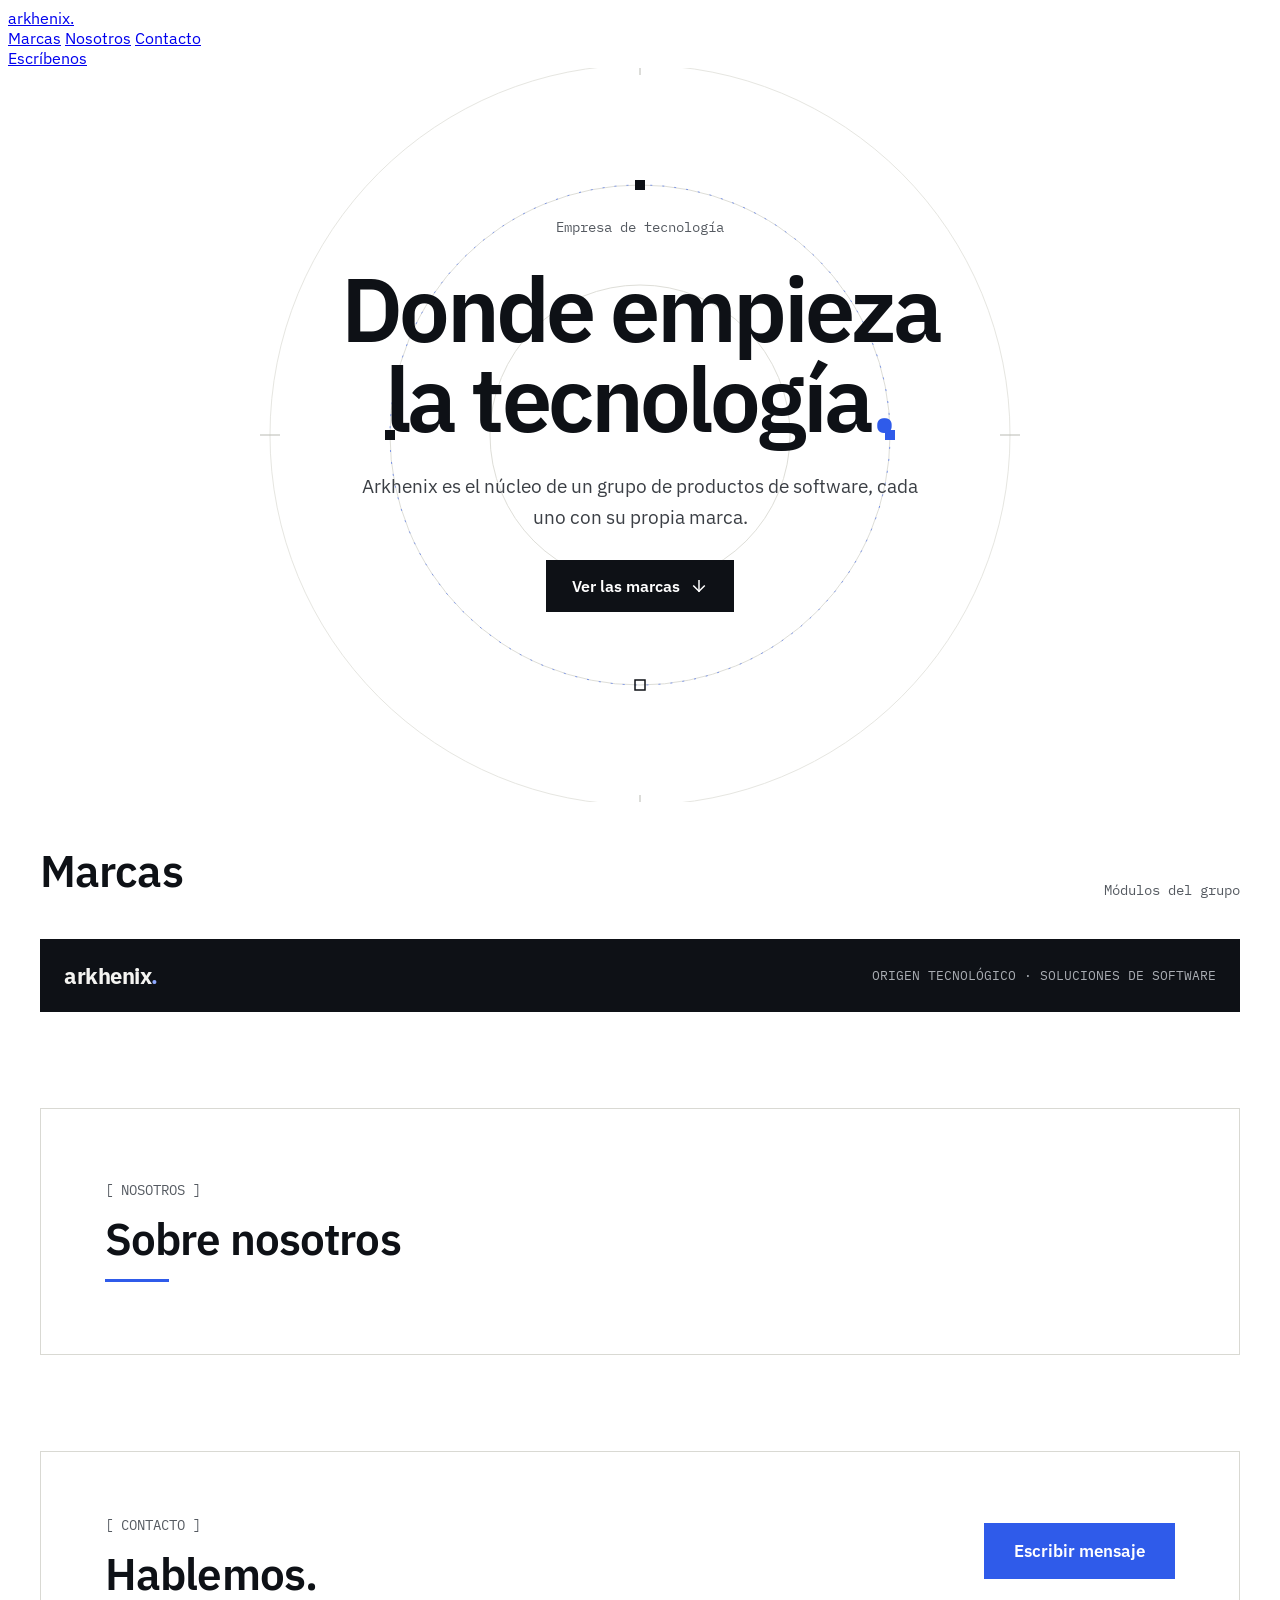
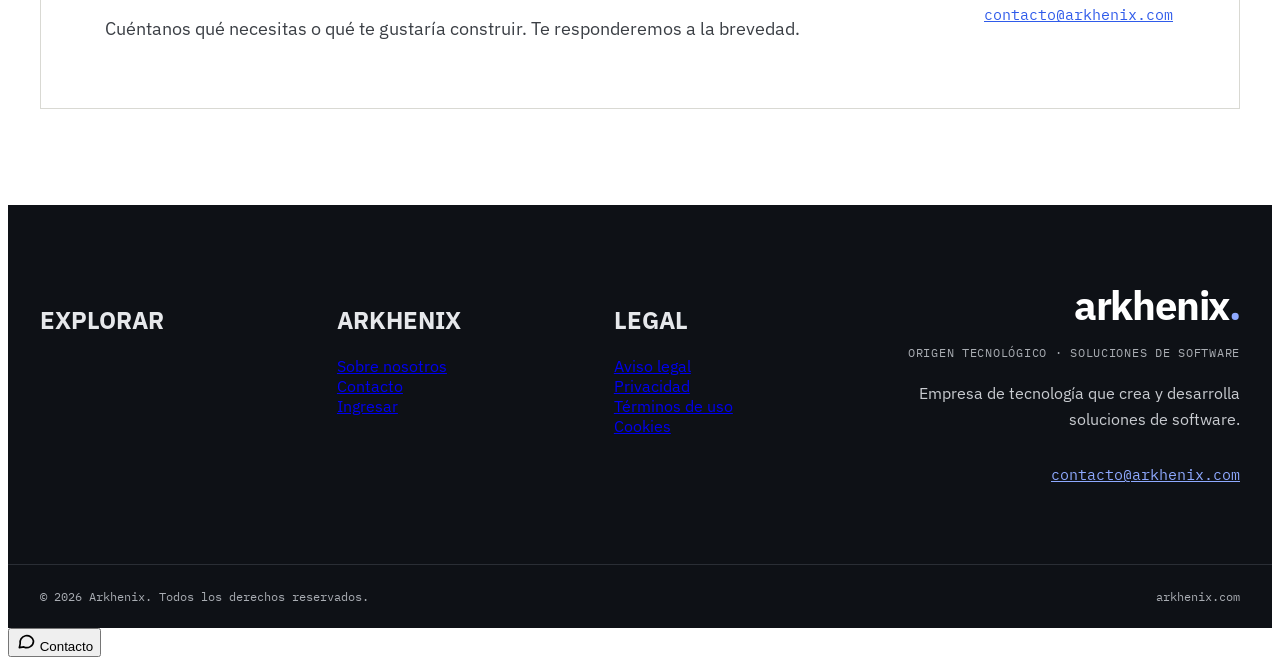
==== commit 61f08f51: "Barra flotante, fondo cuadriculado fijo y panel de contacto flotante Co-Authored-By: Claude Opus 5.5" ====
--- a/public/index.html
+++ b/public/index.html
@@ -18,21 +18,23 @@
 <link rel="stylesheet" href="/assets/site.css">
 </head>
 <body>
-<div style="background: #F4F4F1; color: #0E1116; font-family: 'IBM Plex Sans', system-ui, sans-serif; min-height: 100vh">
-
-<header style="border-bottom: 1px solid #D9D9D3">
-<nav aria-label="Principal" style="max-width: 1280px; margin: 0 auto; padding: 16px 32px; display: flex; flex-wrap: wrap; align-items: center; justify-content: space-between; gap: 16px">
-<a href="/" style="text-decoration: none; font-weight: 700; font-size: 24px; letter-spacing: -0.02em; color: #0E1116">arkhenix<span style="color: #2F5BEA">.</span></a>
-<div style="display: flex; flex-wrap: wrap; gap: 4px; font-family: 'IBM Plex Mono', monospace; font-size: 14px">
-<a href="#marcas" style="text-decoration: none; padding: 12px 14px; color: #0E1116">Marcas</a>
-<a href="#nosotros" style="text-decoration: none; padding: 12px 14px; color: #0E1116">Nosotros</a>
-<a href="#contacto" style="text-decoration: none; padding: 12px 14px; color: #0E1116">Contacto</a>
-</div>
+<div class="akx-grid" aria-hidden="true"></div>
+<div style="color: #0E1116; font-family: 'IBM Plex Sans', system-ui, sans-serif; min-height: 100vh">
+
+<header class="akx-nav-wrap">
+<nav class="akx-nav" aria-label="Principal">
+<a href="/" class="akx-nav-brand">arkhenix<span>.</span></a>
+<div class="akx-nav-links">
+<a href="#marcas">Marcas</a>
+<a href="#nosotros">Nosotros</a>
+<a href="#contacto" data-open-contact>Contacto</a>
+</div>
+<a href="#contacto" class="akx-nav-cta" data-open-contact>Escríbenos</a>
 </nav>
 </header>
 
 <main>
-<section id="inicio" style="position: relative; overflow: hidden; border-bottom: 1px solid #D9D9D3">
+<section id="inicio" style="position: relative; overflow: hidden">
 <svg aria-hidden="true" width="800" height="800" viewBox="0 0 800 800" style="position: absolute; left: 50%; top: 50%; margin-left: -400px; margin-top: -400px; pointer-events: none">
 <circle cx="400" cy="400" r="150" fill="none" stroke="#DEDED8" stroke-width="1"></circle>
 <circle cx="400" cy="400" r="250" fill="none" stroke="#DEDED8" stroke-width="1"></circle>
@@ -51,7 +53,7 @@
 <line x1="760" y1="400" x2="780" y2="400" stroke="#B9BAB3" stroke-width="1"></line>
 </g>
 </svg>
-<div style="position: relative; max-width: 880px; margin: 0 auto; padding: 200px 32px; display: flex; flex-direction: column; align-items: center; gap: 28px; text-align: center">
+<div style="position: relative; max-width: 880px; margin: 0 auto; padding: 150px 32px 190px; display: flex; flex-direction: column; align-items: center; gap: 28px; text-align: center">
 <p data-k="hero.eyebrow" style="margin: 0; font-family: 'IBM Plex Mono', monospace; font-size: 14px; color: #555A61">Empresa de tecnología</p>
 <h1 data-k-title style="margin: 0; font-weight: 600; font-size: clamp(44px, 7vw, 100px); line-height: 1; letter-spacing: -0.04em">Donde empieza<br>la tecnología<span style="color: #2F5BEA">.</span></h1>
 <p data-k="hero.text" style="margin: 0; font-size: 19px; line-height: 1.6; color: #3B3F45; max-width: 560px">Arkhenix es el núcleo de un grupo de productos de software, cada uno con su propia marca.</p>
@@ -60,8 +62,8 @@
 </div>
 </section>
 
-<section id="marcas" style="background-color: #F4F4F1; background-image: linear-gradient(#E4E4DF 1px, transparent 1px), linear-gradient(90deg, #E4E4DF 1px, transparent 1px); background-size: 32px 32px">
-<div style="max-width: 1280px; margin: 0 auto; padding: 88px 32px 104px; display: flex; flex-direction: column; gap: 40px">
+<section id="marcas">
+<div style="max-width: 1280px; margin: 0 auto; padding: 40px 32px 96px; display: flex; flex-direction: column; gap: 40px">
 <div style="display: flex; flex-wrap: wrap; justify-content: space-between; align-items: flex-end; gap: 16px">
 <h2 data-k="brandsSection.title" style="margin: 0; font-size: 44px; font-weight: 600; letter-spacing: -0.02em">Marcas</h2>
 <p data-k="brandsSection.subtitle" style="margin: 0; font-family: 'IBM Plex Mono', monospace; font-size: 14px; color: #555A61">Módulos del grupo</p>
@@ -76,7 +78,7 @@
 <li>HIS · próximamente</li>
 </ul>
 </noscript>
-<div class="akx-base" style="background: #0E1116; color: #F4F4F1; padding: 22px 24px; display: flex; flex-wrap: wrap; gap: 12px; align-items: center; justify-content: space-between">
+<div class="akx-base akx-float" style="background: #0E1116; color: #F4F4F1; padding: 22px 24px; display: flex; flex-wrap: wrap; gap: 12px; align-items: center; justify-content: space-between">
 <p style="margin: 0; font-weight: 700; font-size: 22px; letter-spacing: -0.02em">arkhenix<span style="color: #8EA9FF">.</span></p>
 <p data-k="lema" style="margin: 0; font-family: 'IBM Plex Mono', monospace; font-size: 13px; color: #A9ADB3">ORIGEN TECNOLÓGICO · SOLUCIONES DE SOFTWARE</p>
 </div>
@@ -84,8 +86,8 @@
 </div>
 </section>
 
-<section id="nosotros" style="background: #FFFFFF; border-top: 1px solid #D9D9D3">
-<div style="max-width: 1280px; margin: 0 auto; padding: 112px 32px; display: flex; flex-wrap: wrap; gap: 40px 80px">
+<section id="nosotros" style="padding: 0 32px 96px">
+<div class="akx-float" style="max-width: 1216px; margin: 0 auto; box-sizing: border-box; background: #FFFFFF; border: 1px solid #D9D9D3; padding: 72px 64px; display: flex; flex-wrap: wrap; gap: 40px 80px">
 <div style="flex: 1 1 300px; min-width: 0; display: flex; flex-direction: column; gap: 16px">
 <p style="margin: 0; font-family: 'IBM Plex Mono', monospace; font-size: 14px; color: #555A61">[ NOSOTROS ]</p>
 <h2 data-k="about.title" style="margin: 0; font-size: 44px; font-weight: 600; letter-spacing: -0.02em; line-height: 1.1">Sobre nosotros</h2>
@@ -95,47 +97,22 @@
 </div>
 </section>
 
-<section id="contacto" style="border-top: 1px solid #D9D9D3; background: #F4F4F1">
-<div style="max-width: 1280px; margin: 0 auto; padding: 104px 32px; display: flex; flex-wrap: wrap; gap: 48px 80px; align-items: flex-start">
-<div style="flex: 1 1 300px; min-width: 0; display: flex; flex-direction: column; gap: 18px">
+<section id="contacto" style="padding: 0 32px 96px">
+<div class="akx-float" style="max-width: 1216px; margin: 0 auto; box-sizing: border-box; background: #FFFFFF; border: 1px solid #D9D9D3; padding: 64px; display: flex; flex-wrap: wrap; gap: 32px 80px; align-items: center; justify-content: space-between">
+<div style="flex: 1 1 420px; min-width: 0; display: flex; flex-direction: column; gap: 16px">
 <p style="margin: 0; font-family: 'IBM Plex Mono', monospace; font-size: 14px; color: #555A61">[ CONTACTO ]</p>
 <h2 data-k="contact.title" style="margin: 0; font-size: 44px; font-weight: 600; letter-spacing: -0.02em; line-height: 1.1">Hablemos.</h2>
 <p data-k="contact.text" style="margin: 0; font-size: 18px; line-height: 1.6; color: #3B3F45">Cuéntanos qué necesitas o qué te gustaría construir. Te responderemos a la brevedad.</p>
-<a data-email href="mailto:contacto@arkhenix.com" style="align-self: flex-start; min-height: 44px; display: inline-flex; align-items: center; font-family: 'IBM Plex Mono', monospace; font-size: 16px; color: #2F5BEA">contacto@arkhenix.com</a>
-</div>
-<form id="contact-form" novalidate style="flex: 1.4 1 480px; min-width: 0; background: #FFFFFF; border: 1px solid #0E1116; padding: 32px; display: flex; flex-direction: column; gap: 18px">
-<div style="display: flex; flex-wrap: wrap; gap: 16px">
-<div style="flex: 1 1 200px; min-width: 0; display: flex; flex-direction: column; gap: 6px">
-<label for="cf-name" class="akx-label">Nombre</label>
-<input id="cf-name" name="name" type="text" autocomplete="name" required maxlength="120" class="akx-input">
-</div>
-<div style="flex: 1 1 200px; min-width: 0; display: flex; flex-direction: column; gap: 6px">
-<label for="cf-email" class="akx-label">Correo</label>
-<input id="cf-email" name="email" type="email" autocomplete="email" required maxlength="200" class="akx-input">
-</div>
-</div>
-<div style="display: flex; flex-direction: column; gap: 6px">
-<label for="cf-message" class="akx-label">Mensaje</label>
-<textarea id="cf-message" name="message" rows="5" required maxlength="5000" class="akx-input" style="padding-top: 12px; resize: vertical"></textarea>
-</div>
-<div class="akx-hp" aria-hidden="true">
-<label for="cf-website">No completar</label>
-<input id="cf-website" name="website" type="text" tabindex="-1" autocomplete="off">
-</div>
-<label for="cf-consent" style="display: flex; align-items: flex-start; gap: 10px; font-size: 14px; line-height: 1.5; color: #3B3F45">
-<input id="cf-consent" name="consent" type="checkbox" required style="width: 18px; height: 18px; margin: 2px 0 0; flex: 0 0 auto">
-<span>He leído y acepto la <a href="/legal/privacidad" style="color: #2F5BEA">política de privacidad</a>. Usaremos tus datos solo para responder a tu mensaje.</span>
-</label>
-<div style="display: flex; flex-wrap: wrap; gap: 16px; align-items: center; justify-content: space-between">
-<p id="cf-status" role="status" aria-live="polite" style="margin: 0; font-size: 14px; color: #3B3F45; flex: 1 1 200px"></p>
-<button type="submit" id="cf-submit" style="min-height: 52px; padding: 0 28px; border: 0; background: #2F5BEA; color: #FFFFFF; font: inherit; font-weight: 600; font-size: 16px; cursor: pointer">Enviar mensaje</button>
-</div>
-</form>
+</div>
+<div style="flex: 0 1 auto; display: flex; flex-direction: column; align-items: flex-start; gap: 14px">
+<button type="button" data-open-contact style="min-height: 56px; padding: 0 30px; border: 0; background: #2F5BEA; color: #FFFFFF; font: inherit; font-weight: 600; font-size: 17px; cursor: pointer">Escribir mensaje</button>
+<a data-email href="mailto:contacto@arkhenix.com" style="min-height: 44px; display: inline-flex; align-items: center; font-family: 'IBM Plex Mono', monospace; font-size: 15px; color: #2F5BEA">contacto@arkhenix.com</a>
+</div>
 </div>
 </section>
 </main>
 
-<footer style="background: #0E1116; color: #E6E8EB; font-family: 'IBM Plex Sans', system-ui, sans-serif">
+<footer class="akx-float akx-footer" style="background: #0E1116; color: #E6E8EB; font-family: 'IBM Plex Sans', system-ui, sans-serif">
 <div style="max-width: 1280px; margin: 0 auto; padding: 80px 32px 48px; display: flex; flex-wrap: wrap; gap: 48px 56px">
 
 <nav aria-label="Explorar" style="flex: 1 1 220px; min-width: 0; display: flex; flex-direction: column">
@@ -148,7 +125,7 @@
 <h2 class="akx-fh">ARKHENIX</h2>
 <div class="akx-fline"><div></div></div>
 <a class="akx-flink" href="#nosotros">Sobre nosotros</a>
-<a class="akx-flink" href="#contacto">Contacto</a>
+<a class="akx-flink" href="#contacto" data-open-contact>Contacto</a>
 <a class="akx-flink akx-flast" href="/admin/">Ingresar</a>
 </nav>
 
@@ -163,7 +140,7 @@
 
 <div style="flex: 1.4 1 320px; min-width: 0; display: flex; flex-direction: column; align-items: flex-end; gap: 20px; text-align: right">
 <p style="margin: 0; font-weight: 700; font-size: 40px; letter-spacing: -0.03em; line-height: 1; color: #FFFFFF">arkhenix<span style="color: #8EA9FF">.</span></p>
-<p data-k="lema" style="margin: 0; font-family: 'IBM Plex Mono', monospace; font-size: 12px; letter-spacing: 0.14em; color: #A9ADB3">ORIGEN TECNOLÓGICO · SOLUCIONES DE SOFTWARE</p>
+<p data-k="lema" style="margin: 0; font-family: 'IBM Plex Mono', monospace; font-size: 12px; letter-spacing: 0.06em; color: #A9ADB3">ORIGEN TECNOLÓGICO · SOLUCIONES DE SOFTWARE</p>
 <p data-k="footer.description" style="margin: 0; font-size: 16px; line-height: 1.65; color: #C9CCD1; max-width: 420px">Empresa de tecnología que crea y desarrolla soluciones de software.</p>
 <a data-email href="mailto:contacto@arkhenix.com" style="font-family: 'IBM Plex Mono', monospace; font-size: 15px; color: #8EA9FF; min-height: 44px; display: inline-flex; align-items: center">contacto@arkhenix.com</a>
 <div id="footer-social" style="display: flex; flex-wrap: wrap; justify-content: flex-end; gap: 8px"></div>
@@ -177,6 +154,50 @@
 </div>
 </div>
 </footer>
+</div>
+
+<button type="button" id="akx-fab" class="akx-fab" aria-expanded="false" aria-controls="akx-panel">
+<svg width="20" height="20" viewBox="0 0 24 24" fill="none" stroke="currentColor" stroke-width="2" stroke-linecap="round" stroke-linejoin="round" aria-hidden="true"><path d="M21 12a8 8 0 0 1-11.6 7.1L4 20l1-4.6A8 8 0 1 1 21 12z"></path></svg>
+<span>Contacto</span>
+</button>
+<div id="akx-panel" class="akx-panel" role="dialog" aria-modal="false" aria-labelledby="akx-panel-title" hidden>
+<div class="akx-panel-head">
+<div>
+<p style="margin: 0 0 4px; font-family: 'IBM Plex Mono', monospace; font-size: 12px; color: #555A61">→ <span data-email-text>contacto@arkhenix.com</span></p>
+<h2 id="akx-panel-title" style="margin: 0; font-size: 28px; font-weight: 600; letter-spacing: -0.02em">Hablemos.</h2>
+</div>
+<button type="button" id="akx-panel-close" class="akx-panel-close" aria-label="Cerrar contacto">
+<svg width="18" height="18" viewBox="0 0 24 24" fill="none" stroke="currentColor" stroke-width="2" stroke-linecap="round" aria-hidden="true"><path d="M6 6l12 12"></path><path d="M18 6L6 18"></path></svg>
+</button>
+</div>
+<form id="contact-form" novalidate style="display: flex; flex-direction: column; gap: 16px">
+<div style="display: flex; flex-wrap: wrap; gap: 16px">
+<div style="flex: 1 1 200px; min-width: 0; display: flex; flex-direction: column; gap: 6px">
+<label for="cf-name" class="akx-label">Nombre</label>
+<input id="cf-name" name="name" type="text" autocomplete="name" required maxlength="120" class="akx-input">
+</div>
+<div style="flex: 1 1 200px; min-width: 0; display: flex; flex-direction: column; gap: 6px">
+<label for="cf-email" class="akx-label">Correo</label>
+<input id="cf-email" name="email" type="email" autocomplete="email" required maxlength="200" class="akx-input">
+</div>
+</div>
+<div style="display: flex; flex-direction: column; gap: 6px">
+<label for="cf-message" class="akx-label">Mensaje</label>
+<textarea id="cf-message" name="message" rows="5" required maxlength="5000" class="akx-input" style="padding-top: 12px; resize: vertical"></textarea>
+</div>
+<div class="akx-hp" aria-hidden="true">
+<label for="cf-website">No completar</label>
+<input id="cf-website" name="website" type="text" tabindex="-1" autocomplete="off">
+</div>
+<label for="cf-consent" style="display: flex; align-items: flex-start; gap: 10px; font-size: 14px; line-height: 1.5; color: #3B3F45">
+<input id="cf-consent" name="consent" type="checkbox" required style="width: 18px; height: 18px; margin: 2px 0 0; flex: 0 0 auto">
+<span>He leído y acepto la <a href="/legal/privacidad" style="color: #2F5BEA">política de privacidad</a>. Usaremos tus datos solo para responder a tu mensaje.</span>
+</label>
+<div style="display: flex; flex-wrap: wrap; gap: 16px; align-items: center; justify-content: space-between">
+<p id="cf-status" role="status" aria-live="polite" style="margin: 0; font-size: 14px; color: #3B3F45; flex: 1 1 200px"></p>
+<button type="submit" id="cf-submit" style="min-height: 52px; padding: 0 28px; border: 0; background: #2F5BEA; color: #FFFFFF; font: inherit; font-weight: 600; font-size: 16px; cursor: pointer">Enviar mensaje</button>
+</div>
+</form>
 </div>
 
 <template id="sim-corte">
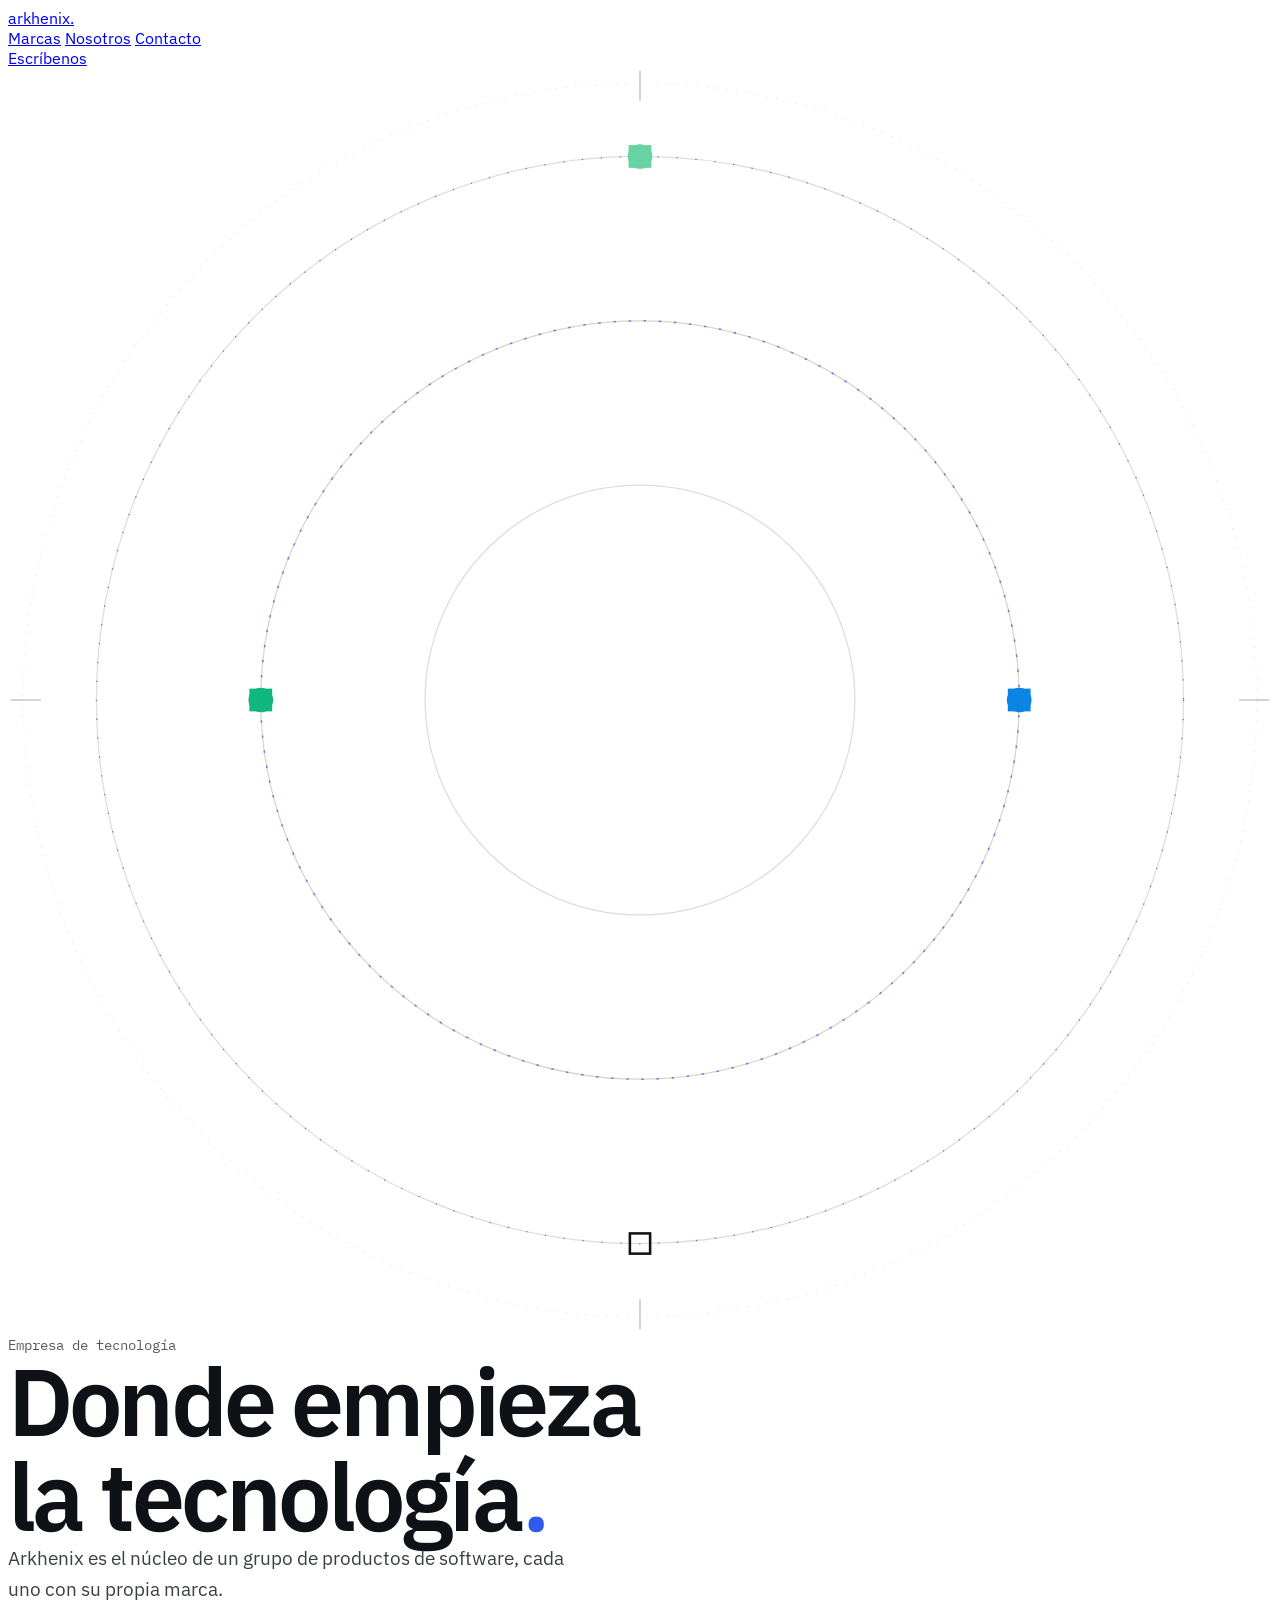
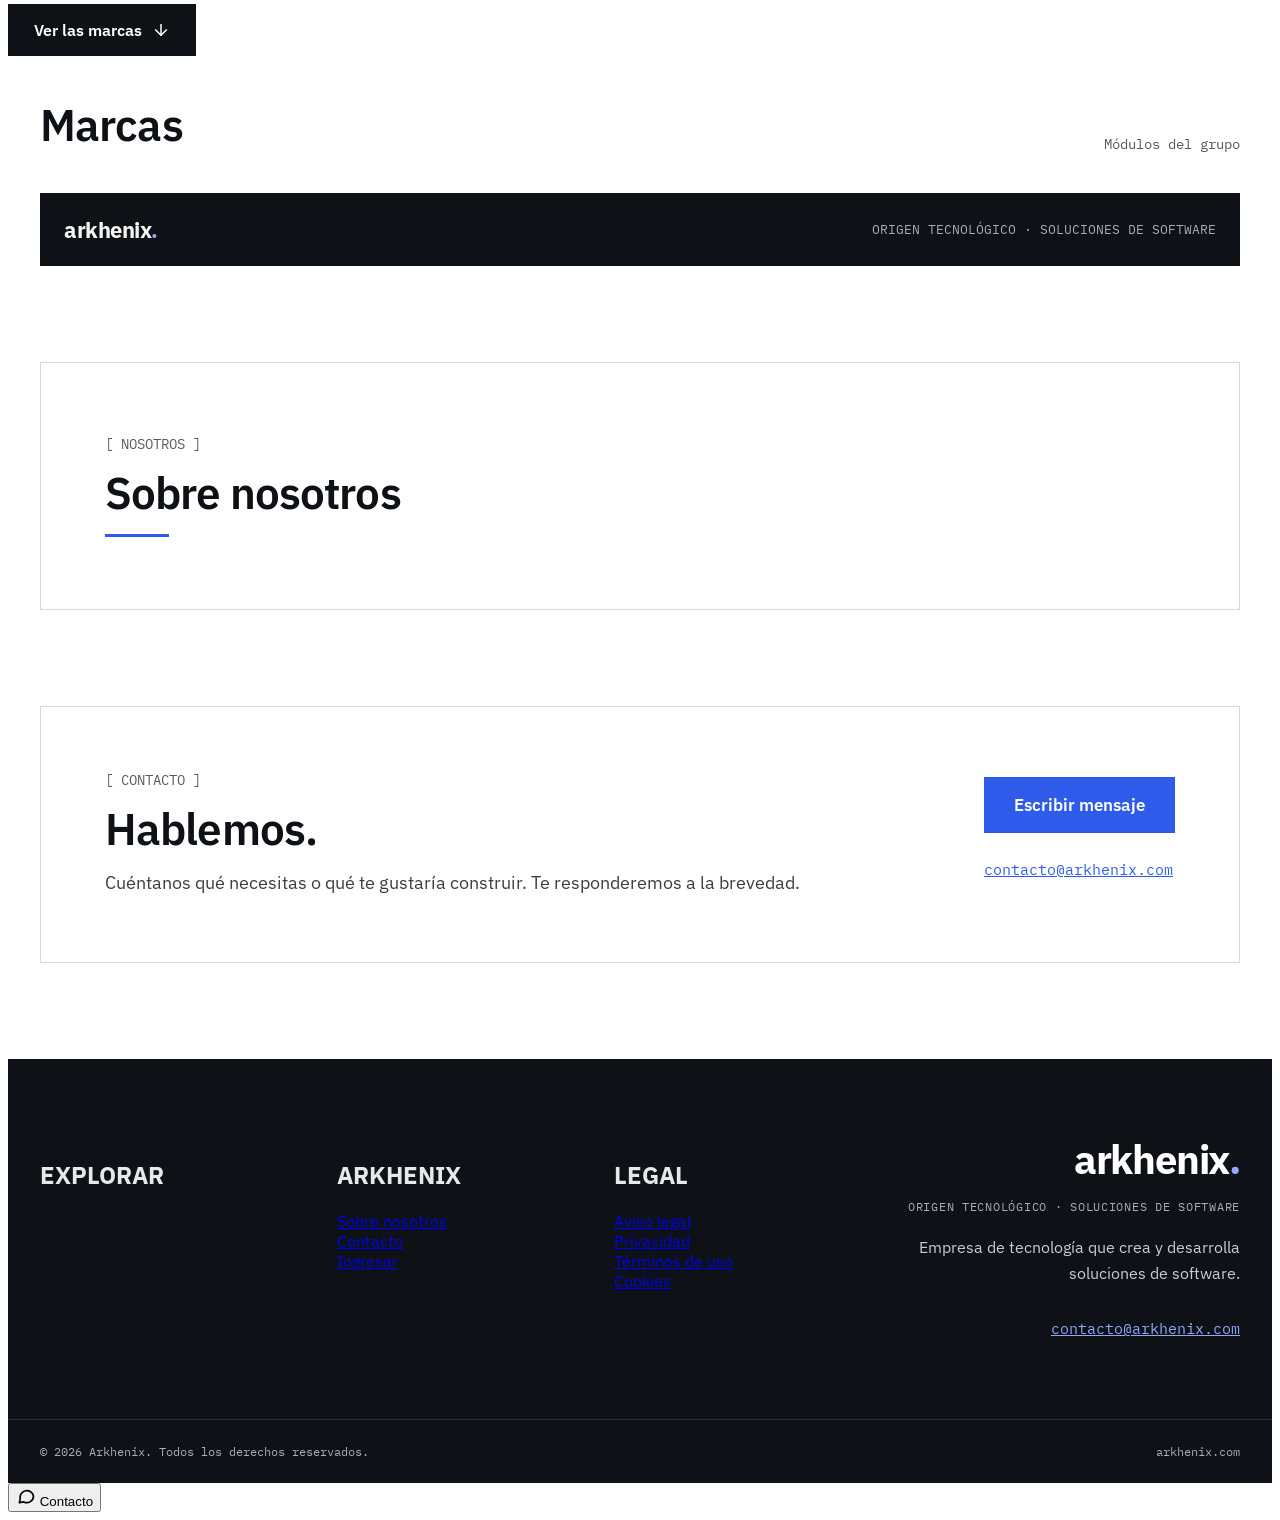
==== commit 24e292d9: "Órbita centrada y más grande con el color de cada marca; nuevo orden y logos de las marcas Co-Author" ====
--- a/public/index.html
+++ b/public/index.html
@@ -34,28 +34,35 @@
 </header>
 
 <main>
-<section id="inicio" style="position: relative; overflow: hidden">
-<svg aria-hidden="true" width="800" height="800" viewBox="0 0 800 800" style="position: absolute; left: 50%; top: 50%; margin-left: -400px; margin-top: -400px; pointer-events: none">
-<circle cx="400" cy="400" r="150" fill="none" stroke="#DEDED8" stroke-width="1"></circle>
-<circle cx="400" cy="400" r="250" fill="none" stroke="#DEDED8" stroke-width="1"></circle>
-<circle cx="400" cy="400" r="370" fill="none" stroke="#E6E6E1" stroke-width="1"></circle>
-<g class="akx-orbit">
-<circle cx="400" cy="400" r="250" fill="none" stroke="#2F5BEA" stroke-width="1" stroke-dasharray="2 10" opacity="0.6"></circle>
-<rect x="645" y="395" width="10" height="10" fill="#2F5BEA"></rect>
-<rect x="145" y="395" width="10" height="10" fill="#0E1116"></rect>
-<rect x="395" y="145" width="10" height="10" fill="#0E1116"></rect>
-<rect x="395" y="645" width="10" height="10" fill="none" stroke="#0E1116" stroke-width="1.5"></rect>
+<section id="inicio" class="akx-hero">
+<svg class="akx-hero-orbit" aria-hidden="true" viewBox="0 0 1000 1000">
+<circle cx="500" cy="500" r="170" fill="none" stroke="#DEDED8" stroke-width="1"></circle>
+<circle cx="500" cy="500" r="300" fill="none" stroke="#D6D6CF" stroke-width="1"></circle>
+<circle cx="500" cy="500" r="430" fill="none" stroke="#DEDED8" stroke-width="1"></circle>
+<circle cx="500" cy="500" r="488" fill="none" stroke="#E6E6E1" stroke-width="1" stroke-dasharray="1 7"></circle>
+<g class="akx-orbit-a">
+<circle cx="500" cy="500" r="300" fill="none" stroke="#2F5BEA" stroke-width="1.2" stroke-dasharray="2 10" opacity="0.7"></circle>
+<circle class="akx-ping" data-node-halo="0" cx="800" cy="500" r="9" fill="none" stroke="#0B84E3" stroke-width="1.5"></circle>
+<rect data-node="0" x="791" y="491" width="18" height="18" fill="#0B84E3"></rect>
+<circle class="akx-ping" data-node-halo="2" cx="200" cy="500" r="9" fill="none" stroke="#10B77F" stroke-width="1.5" style="animation-delay: 1.3s"></circle>
+<rect data-node="2" x="191" y="491" width="18" height="18" fill="#10B77F"></rect>
 </g>
-<g class="akx-orbit-rev">
-<line x1="400" y1="20" x2="400" y2="40" stroke="#B9BAB3" stroke-width="1"></line>
-<line x1="400" y1="760" x2="400" y2="780" stroke="#B9BAB3" stroke-width="1"></line>
-<line x1="20" y1="400" x2="40" y2="400" stroke="#B9BAB3" stroke-width="1"></line>
-<line x1="760" y1="400" x2="780" y2="400" stroke="#B9BAB3" stroke-width="1"></line>
+<g class="akx-orbit-b">
+<circle cx="500" cy="500" r="430" fill="none" stroke="#0E1116" stroke-width="1" stroke-dasharray="1 14" opacity="0.5"></circle>
+<circle class="akx-ping" data-node-halo="1" cx="500" cy="70" r="9" fill="none" stroke="#68D3A2" stroke-width="1.5" style="animation-delay: 0.6s"></circle>
+<rect data-node="1" x="491" y="61" width="18" height="18" fill="#68D3A2"></rect>
+<rect data-node="3" x="492" y="922" width="16" height="16" fill="none" stroke="#0E1116" stroke-width="2"></rect>
+</g>
+<g class="akx-orbit-c">
+<line x1="500" y1="2" x2="500" y2="26" stroke="#B9BAB3" stroke-width="1"></line>
+<line x1="500" y1="974" x2="500" y2="998" stroke="#B9BAB3" stroke-width="1"></line>
+<line x1="2" y1="500" x2="26" y2="500" stroke="#B9BAB3" stroke-width="1"></line>
+<line x1="974" y1="500" x2="998" y2="500" stroke="#B9BAB3" stroke-width="1"></line>
 </g>
 </svg>
-<div style="position: relative; max-width: 880px; margin: 0 auto; padding: 150px 32px 190px; display: flex; flex-direction: column; align-items: center; gap: 28px; text-align: center">
+<div class="akx-hero-in">
 <p data-k="hero.eyebrow" style="margin: 0; font-family: 'IBM Plex Mono', monospace; font-size: 14px; color: #555A61">Empresa de tecnología</p>
-<h1 data-k-title style="margin: 0; font-weight: 600; font-size: clamp(44px, 7vw, 100px); line-height: 1; letter-spacing: -0.04em">Donde empieza<br>la tecnología<span style="color: #2F5BEA">.</span></h1>
+<h1 data-k-title style="margin: 0; font-weight: 600; font-size: clamp(44px, 7.4vw, 112px); line-height: 1; letter-spacing: -0.04em">Donde empieza<br>la tecnología<span style="color: #2F5BEA">.</span></h1>
 <p data-k="hero.text" style="margin: 0; font-size: 19px; line-height: 1.6; color: #3B3F45; max-width: 560px">Arkhenix es el núcleo de un grupo de productos de software, cada uno con su propia marca.</p>
 <a href="#marcas" style="display: inline-flex; align-items: center; gap: 10px; min-height: 52px; padding: 0 26px; background: #0E1116; color: #FFFFFF; font-weight: 600; font-size: 16px; text-decoration: none"><span data-k="hero.cta">Ver las marcas</span>
 <svg width="18" height="18" viewBox="0 0 24 24" fill="none" stroke="currentColor" stroke-width="2" stroke-linecap="square" aria-hidden="true"><path d="M12 5v14"></path><path d="M19 12l-7 7-7-7"></path></svg></a>
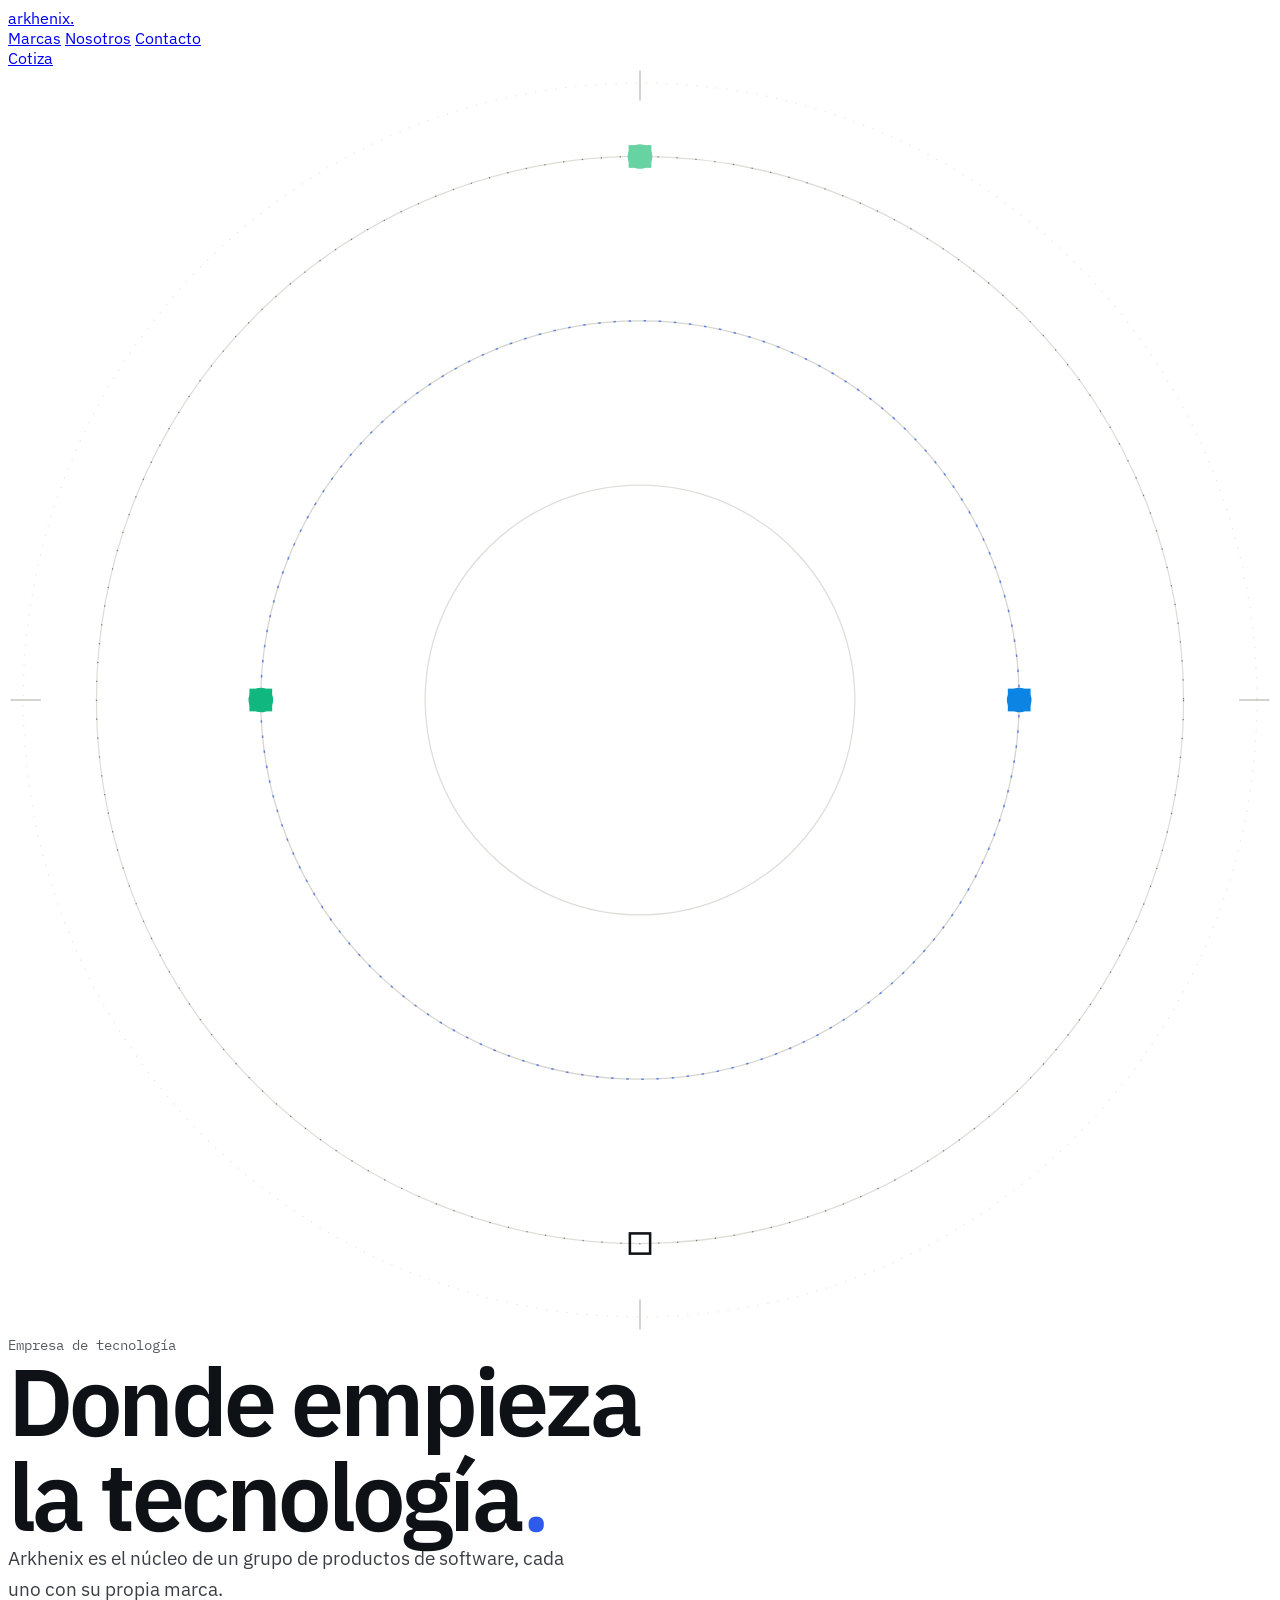
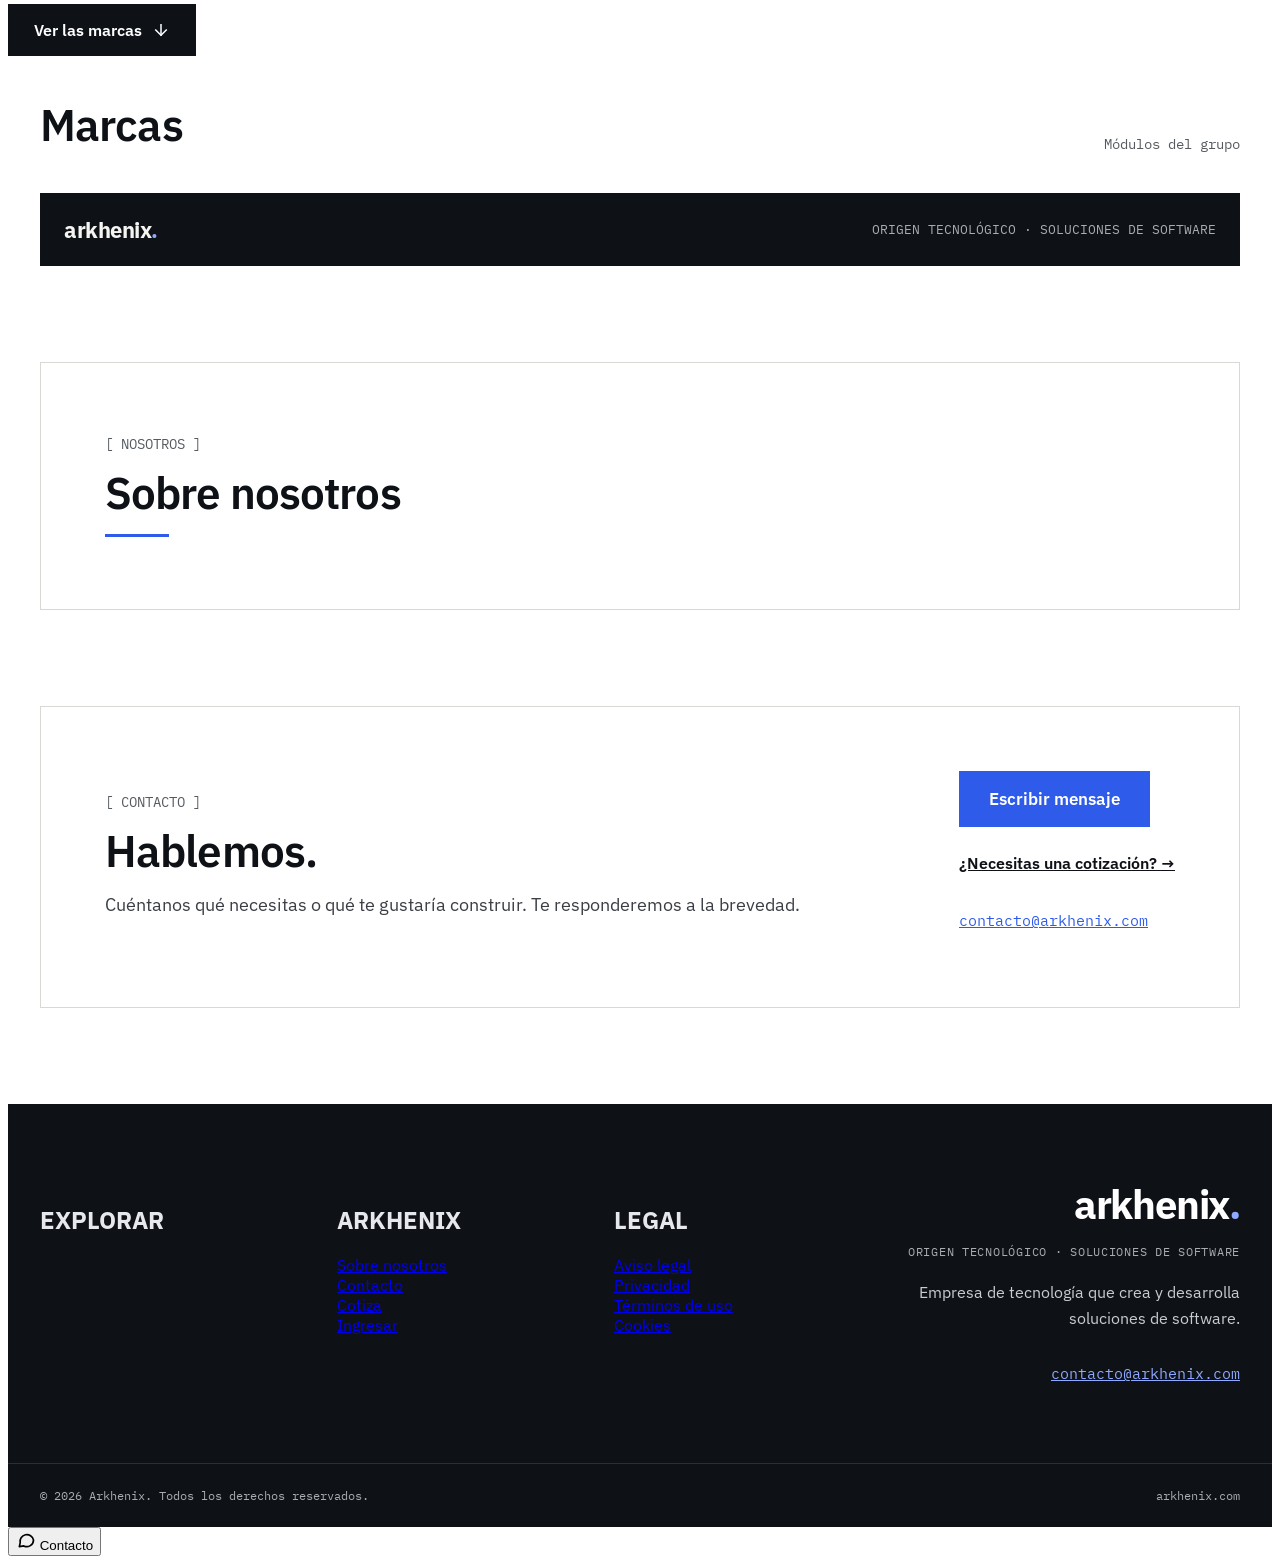
==== commit 2a8277da: "Página Cotiza con formulario por pasos, botón Cotiza y párrafos justificados Co-Authored-By: Claude " ====
--- a/public/index.html
+++ b/public/index.html
@@ -29,7 +29,7 @@
 <a href="#nosotros">Nosotros</a>
 <a href="#contacto" data-open-contact>Contacto</a>
 </div>
-<a href="#contacto" class="akx-nav-cta" data-open-contact>Escríbenos</a>
+<a href="/cotiza" class="akx-nav-cta">Cotiza</a>
 </nav>
 </header>
 
@@ -113,6 +113,7 @@
 </div>
 <div style="flex: 0 1 auto; display: flex; flex-direction: column; align-items: flex-start; gap: 14px">
 <button type="button" data-open-contact style="min-height: 56px; padding: 0 30px; border: 0; background: #2F5BEA; color: #FFFFFF; font: inherit; font-weight: 600; font-size: 17px; cursor: pointer">Escribir mensaje</button>
+<a href="/cotiza" style="min-height: 44px; display: inline-flex; align-items: center; font-weight: 600; font-size: 16px; color: #0E1116">¿Necesitas una cotización? →</a>
 <a data-email href="mailto:contacto@arkhenix.com" style="min-height: 44px; display: inline-flex; align-items: center; font-family: 'IBM Plex Mono', monospace; font-size: 15px; color: #2F5BEA">contacto@arkhenix.com</a>
 </div>
 </div>
@@ -133,6 +134,7 @@
 <div class="akx-fline"><div></div></div>
 <a class="akx-flink" href="#nosotros">Sobre nosotros</a>
 <a class="akx-flink" href="#contacto" data-open-contact>Contacto</a>
+<a class="akx-flink" href="/cotiza">Cotiza</a>
 <a class="akx-flink akx-flast" href="/admin/">Ingresar</a>
 </nav>
 
